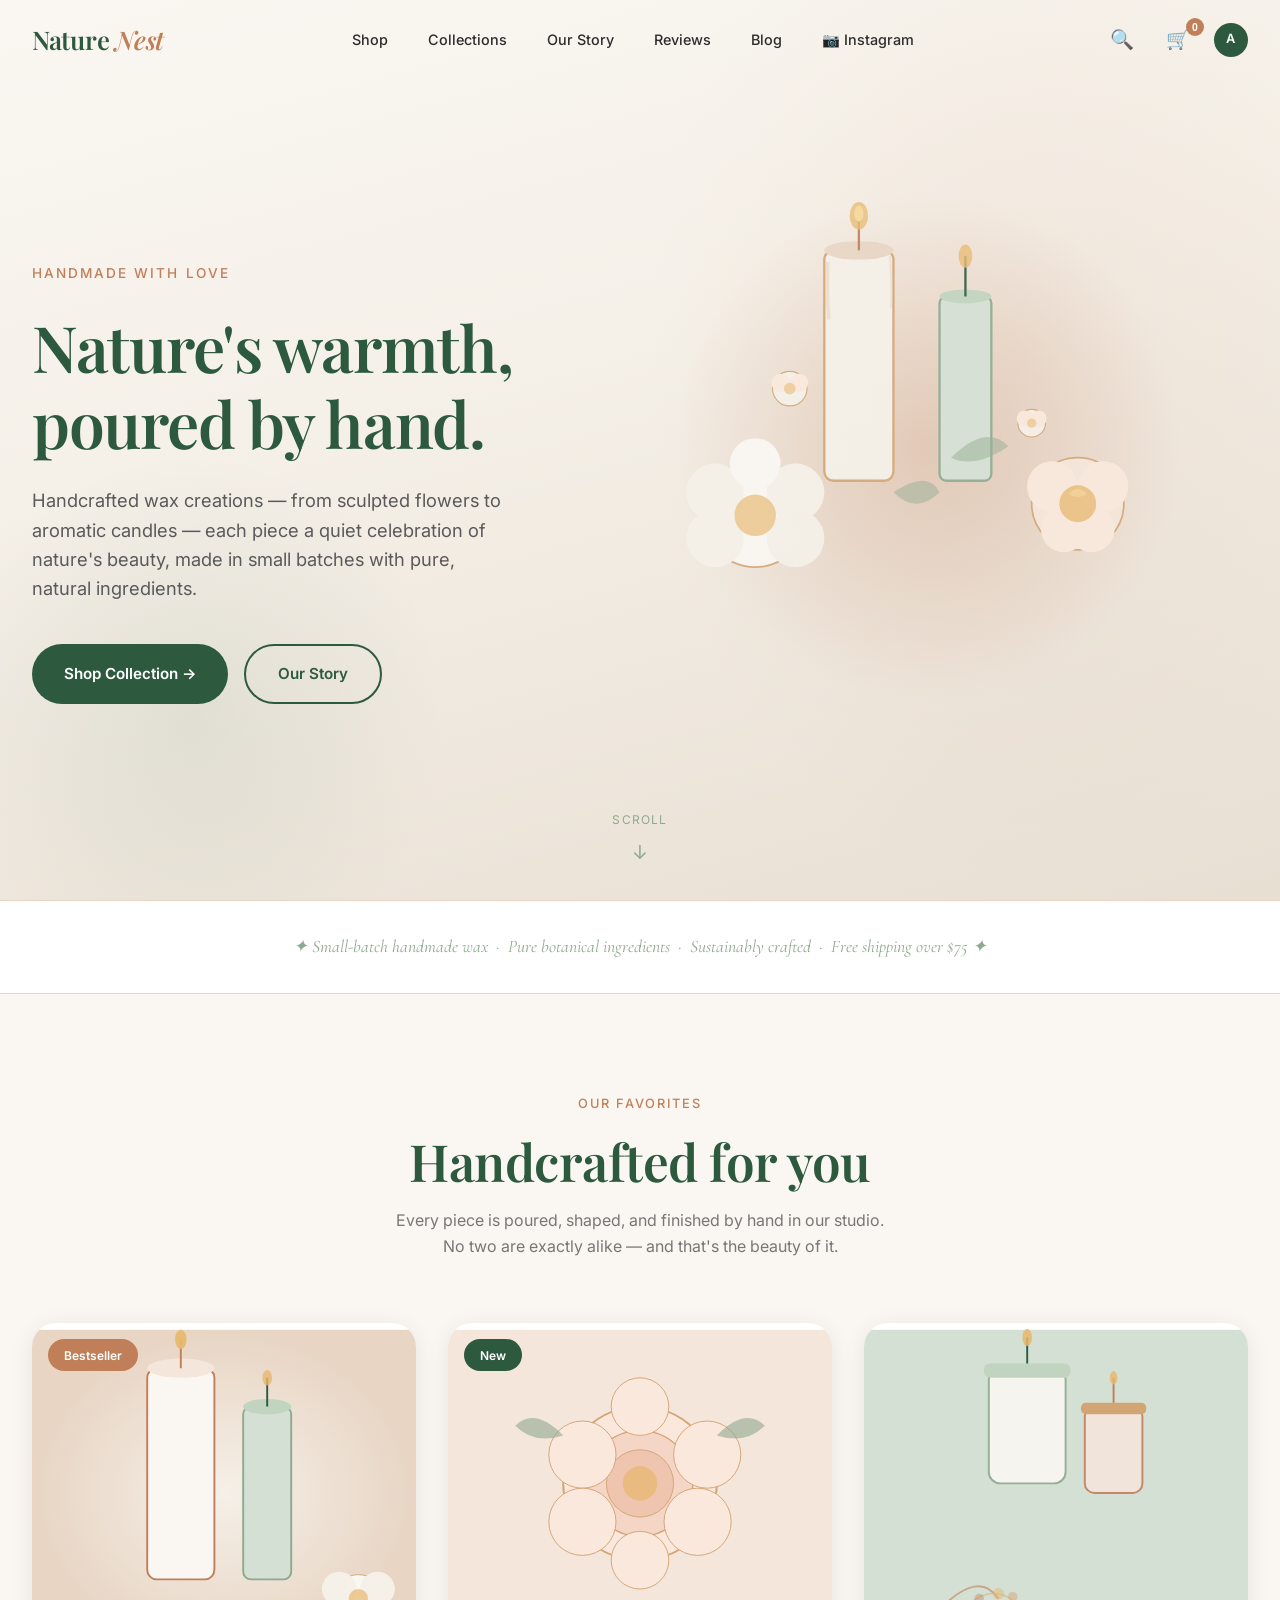
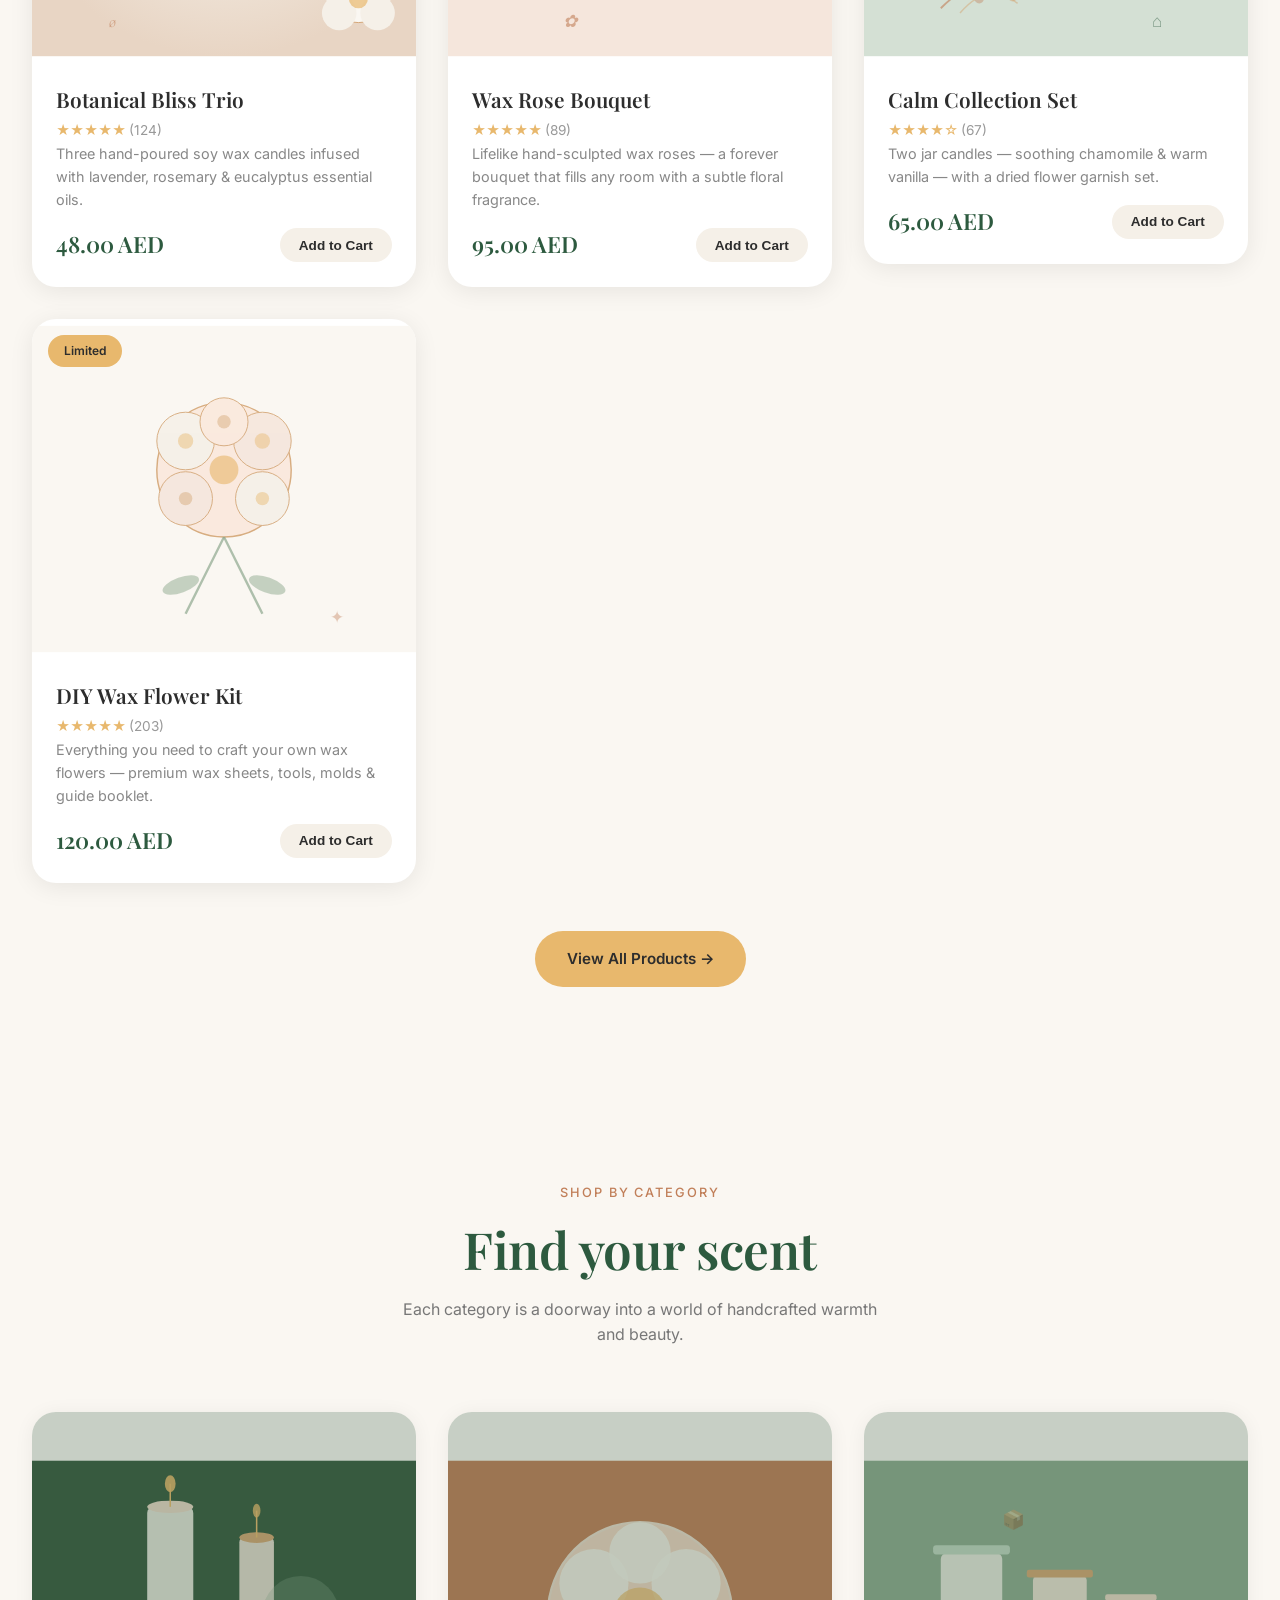
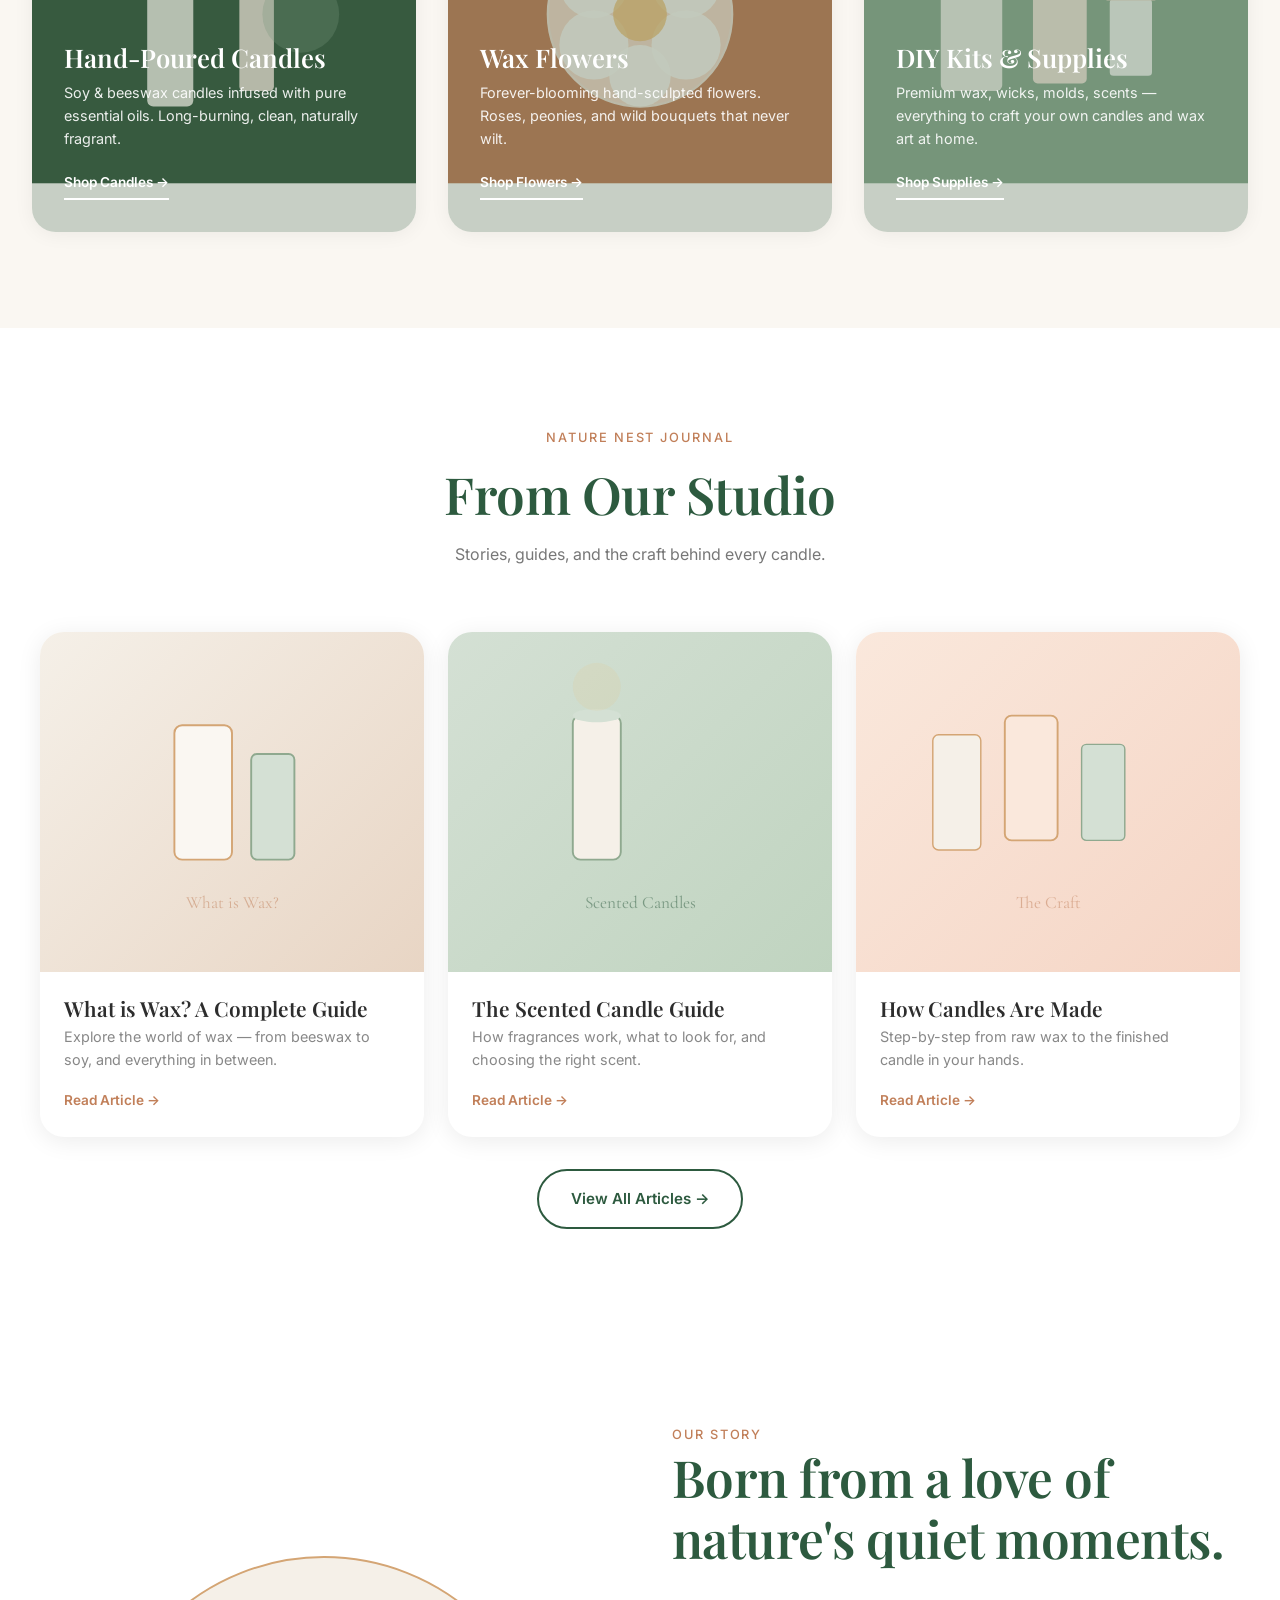
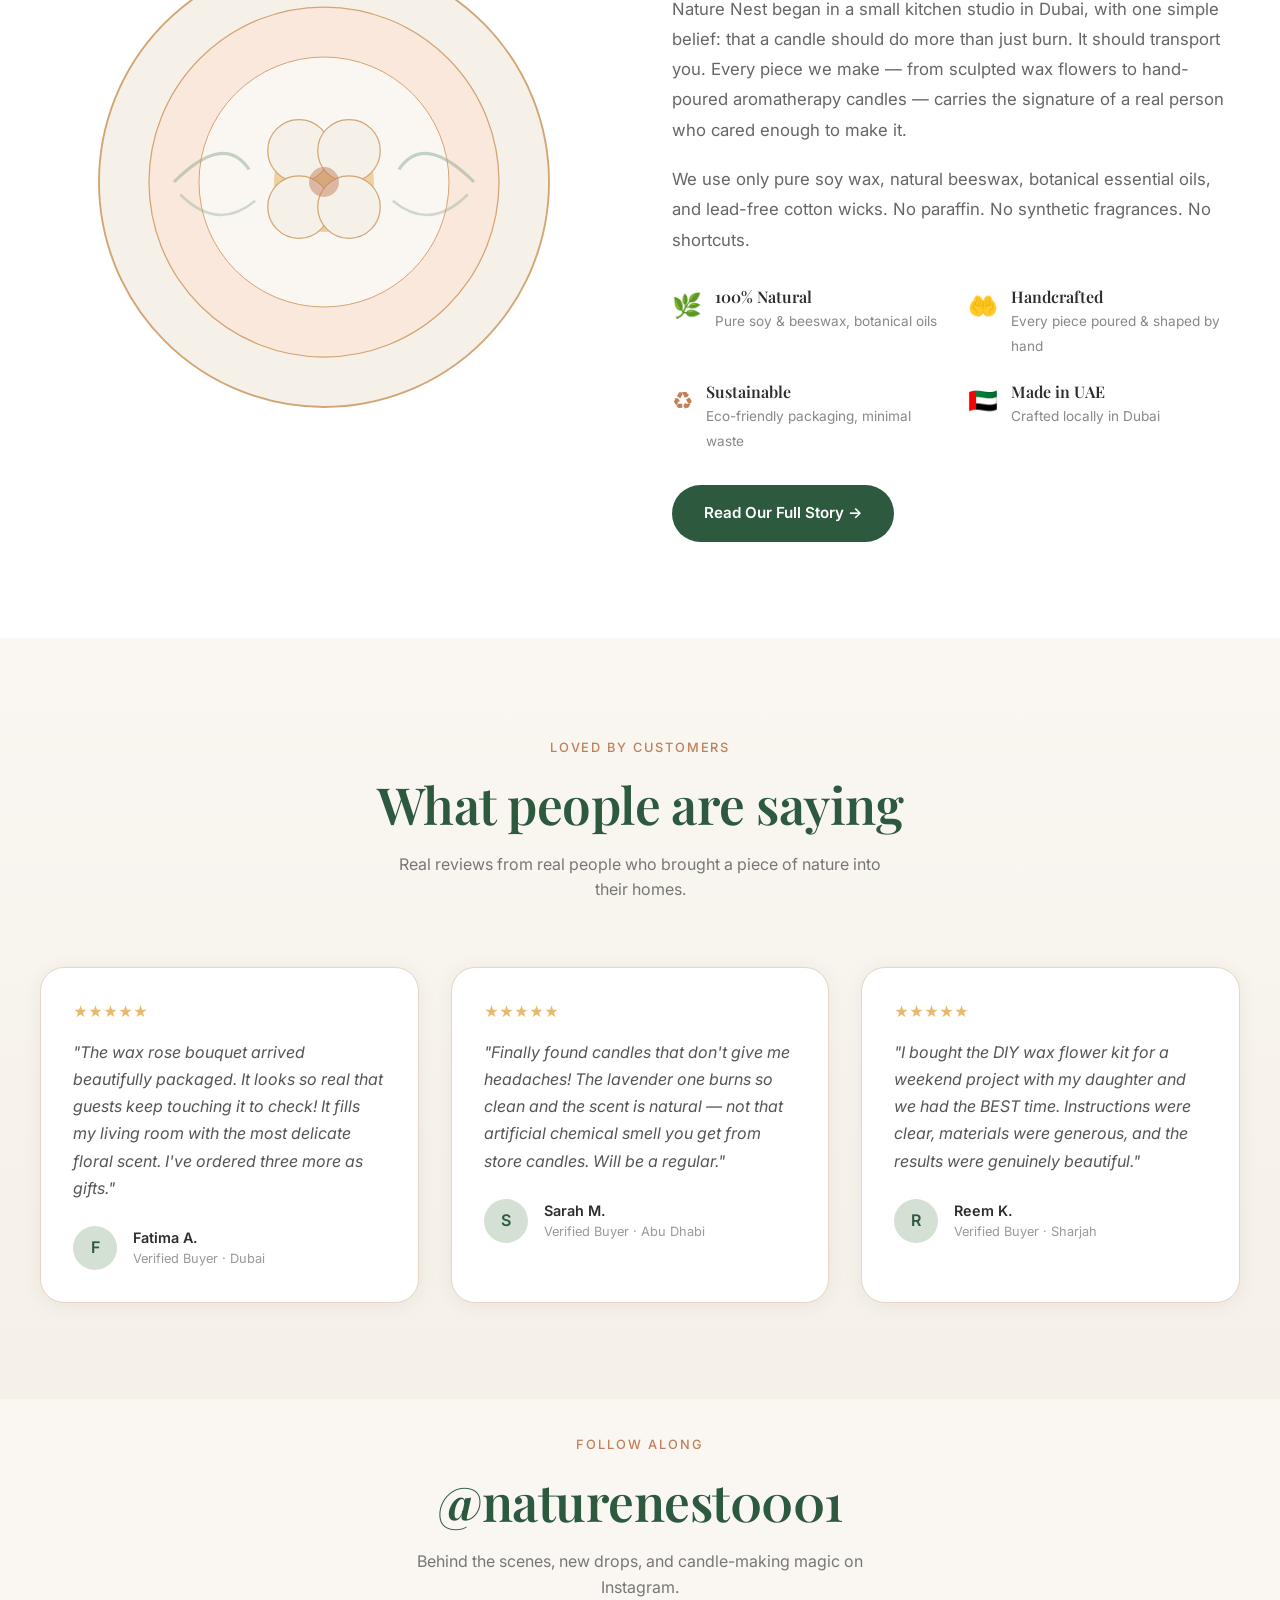
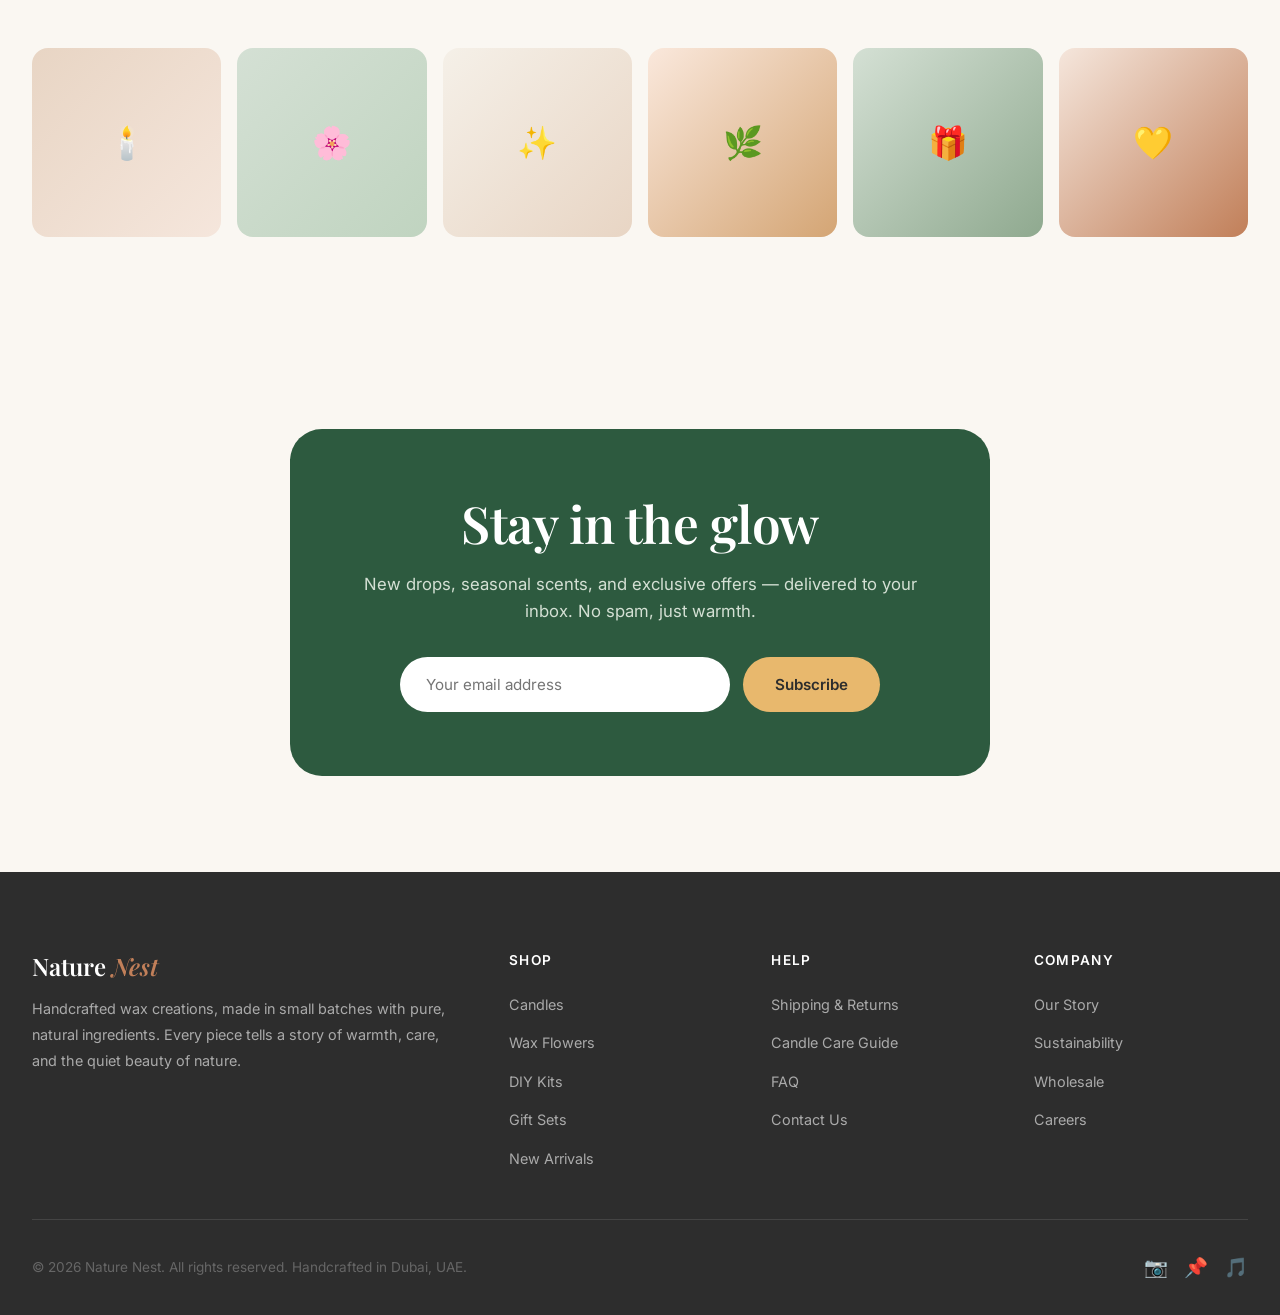
==== index.html @ dd3aacf4 "Nature Nest demo site — multi-page ecommerce preview with products, blog, and full design system" ====
<!DOCTYPE html>
<html lang="en">
<head>
<meta charset="UTF-8">
<meta name="viewport" content="width=device-width, initial-scale=1.0">
<title>Nature Nest — Handmade Wax & Candles</title>
<link rel="preconnect" href="https://fonts.googleapis.com">
<link rel="preconnect" href="https://fonts.gstatic.com" crossorigin>
<link href="https://fonts.googleapis.com/css2?family=Playfair+Display:ital,wght@0,400;0,500;0,600;0,700;1,400;1,500&family=Inter:wght@300;400;500;600&family=Cormorant+Garamond:ital,wght@0,400;0,500;0,600;1,400&display=swap" rel="stylesheet">
<style>
/* ========== RESET & BASE ========== */
*, *::before, *::after { box-sizing: border-box; margin: 0; padding: 0; }

:root {
  --green-deep: #2d5a3f;
  --green-sage: #8fa98f;
  --green-pale: #d4e0d4;
  --terracotta: #c17f59;
  --terracotta-light: #d4a574;
  --amber: #e8b86d;
  --cream: #faf7f2;
  --cream-warm: #f5f0e8;
  --beige: #e8d5c4;
  --charcoal: #2d2d2d;
  --white: #ffffff;
  --shadow-soft: 0 2px 20px rgba(0,0,0,0.06);
  --shadow-card: 0 4px 24px rgba(0,0,0,0.08);
  --shadow-hover: 0 8px 32px rgba(0,0,0,0.12);
  --radius-sm: 8px;
  --radius-md: 16px;
  --radius-lg: 24px;
  --radius-xl: 32px;
  --transition: 0.3s cubic-bezier(0.4, 0, 0.2, 1);
}

html { scroll-behavior: smooth; font-size: 16px; }
body {
  font-family: 'Inter', system-ui, sans-serif;
  color: var(--charcoal);
  background: var(--cream);
  line-height: 1.6;
  overflow-x: hidden;
  -webkit-font-smoothing: antialiased;
}

/* ========== TYPOGRAPHY ========== */
h1, h2, h3, h4 { font-family: 'Playfair Display', Georgia, serif; font-weight: 600; line-height: 1.2; }
h1 { font-size: clamp(2.5rem, 5vw, 4.5rem); letter-spacing: -0.02em; }
h2 { font-size: clamp(2rem, 4vw, 3.2rem); letter-spacing: -0.01em; }
h3 { font-size: clamp(1.3rem, 2.5vw, 1.8rem); }
.accent-text { font-family: 'Cormorant Garamond', 'Georgia', serif; font-style: italic; color: var(--terracotta); }

/* ========== NAVIGATION ========== */
.nav {
  position: fixed; top: 0; left: 0; right: 0; z-index: 1000;
  padding: 1.2rem 2rem;
  transition: var(--transition);
  display: flex; align-items: center; justify-content: space-between;
}
.nav.scrolled {
  background: rgba(250, 247, 242, 0.95);
  backdrop-filter: blur(20px);
  box-shadow: var(--shadow-soft);
  padding: 0.8rem 2rem;
}
.nav-brand { font-family: 'Playfair Display', serif; font-size: 1.6rem; font-weight: 600; color: var(--green-deep); text-decoration: none; letter-spacing: -0.01em; }
.nav-brand span { color: var(--terracotta); font-style: italic; }
.nav-links { display: flex; gap: 2.5rem; list-style: none; }
.nav-links a { text-decoration: none; color: var(--charcoal); font-size: 0.9rem; font-weight: 500; transition: var(--transition); position: relative; }
.nav-links a::after { content: ''; position: absolute; bottom: -4px; left: 0; width: 0; height: 2px; background: var(--terracotta); transition: var(--transition); }
.nav-links a:hover { color: var(--terracotta); }
.nav-links a:hover::after { width: 100%; }
.nav-actions { display: flex; gap: 1rem; align-items: center; }
.btn-icon { background: none; border: none; cursor: pointer; font-size: 1.2rem; padding: 0.5rem; color: var(--charcoal); transition: var(--transition); }
.btn-icon:hover { color: var(--terracotta); transform: scale(1.1); }
.cart-count { position: relative; }
.user-avatar { width: 34px; height: 34px; border-radius: 50%; background: var(--green-deep); color: var(--white); display: flex; align-items: center; justify-content: center; font-size: 0.8rem; font-weight: 600; cursor: pointer; transition: var(--transition); }
.user-avatar:hover { background: var(--terracotta); transform: scale(1.08); }
.cart-count::after { content: '0'; position: absolute; top: -2px; right: -6px; background: var(--terracotta); color: white; font-size: 0.65rem; font-weight: 600; width: 18px; height: 18px; border-radius: 50%; display: flex; align-items: center; justify-content: center; }

/* ========== HERO ========== */
.hero {
  min-height: 100vh; display: flex; align-items: center;
  background: linear-gradient(165deg, var(--cream) 0%, var(--cream-warm) 40%, #e8dfd3 100%);
  position: relative; overflow: hidden;
   padding: 8rem 2rem 4rem;
}
.hero::before {
  content: ''; position: absolute; top: -20%; right: -10%;
  width: 60%; height: 120%;
  background: radial-gradient(ellipse, rgba(193, 127, 89, 0.08) 0%, transparent 70%);
  border-radius: 50%;
}
.hero::after {
  content: ''; position: absolute; bottom: -10%; left: -5%;
  width: 40%; height: 60%;
  background: radial-gradient(ellipse, rgba(45, 90, 63, 0.08) 0%, transparent 70%);
  border-radius: 50%;
}
.hero-content { position: relative; z-index: 2; max-width: 600px; }
.hero-content .tag { display: inline-block; font-size: 0.85rem; font-weight: 500; color: var(--terracotta); letter-spacing: 0.15em; text-transform: uppercase; margin-bottom: 1.5rem; }
.hero-content h1 { margin-bottom: 1.5rem; color: var(--green-deep); }
.hero-content p { font-size: 1.15rem; color: #5a5a5a; margin-bottom: 2.5rem; max-width: 480px; }
.btn { display: inline-flex; align-items: center; gap: 0.5rem; padding: 1rem 2rem; border-radius: 50px; font-weight: 600; font-size: 0.95rem; text-decoration: none; transition: var(--transition); border: none; cursor: pointer; font-family: inherit; }
.btn-primary { background: var(--green-deep); color: var(--white); }
.btn-primary:hover { background: #234a34; transform: translateY(-2px); box-shadow: 0 8px 24px rgba(45, 90, 63, 0.3); }
.btn-outline { background: transparent; border: 2px solid var(--green-deep); color: var(--green-deep); }
.btn-outline:hover { background: var(--green-deep); color: var(--white); transform: translateY(-2px); }
.btn-amber { background: var(--amber); color: var(--charcoal); }
.btn-amber:hover { background: #d4a560; transform: translateY(-2px); box-shadow: 0 8px 24px rgba(232, 184, 109, 0.4); }
.hero-visual {
  position: absolute; right: 5%; top: 50%; transform: translateY(-50%);
  width: 45%; max-width: 600px; z-index: 1;
}
.hero-visual svg { width: 100%; height: auto; opacity: 0.9; }
.hero-scroll { position: absolute; bottom: 2rem; left: 50%; transform: translateX(-50%); z-index: 2; animation: float 2s ease-in-out infinite; }
.hero-scroll span { display: block; font-size: 0.75rem; text-transform: uppercase; letter-spacing: 0.1em; color: var(--green-sage); text-align: center; margin-bottom: 0.5rem; }
@keyframes float { 0%, 100% { transform: translateX(-50%) translateY(0); } 50% { transform: translateX(-50%) translateY(-8px); } }

/* ========== BRAND STRIP ========== */
.brand-strip {
  background: var(--white); padding: 2rem;
  text-align: center; border-top: 1px solid var(--beige);
  border-bottom: 1px solid var(--beige);
}
.brand-strip p { font-family: 'Cormorant Garamond', serif; font-size: 1.1rem; color: var(--green-sage); font-style: italic; }

/* ========== FEATURED PRODUCTS ========== */
.featured { padding: 6rem 2rem; max-width: 1400px; margin: 0 auto; }
.section-header { text-align: center; margin-bottom: 4rem; }
.section-header .tag { display: inline-block; font-size: 0.8rem; font-weight: 500; color: var(--terracotta); letter-spacing: 0.15em; text-transform: uppercase; margin-bottom: 1rem; }
.section-header h2 { color: var(--green-deep); margin-bottom: 1rem; }
.section-header p { color: #777; max-width: 500px; margin: 0 auto; }

.product-grid { display: grid; grid-template-columns: repeat(auto-fit, minmax(300px, 1fr)); gap: 2rem; }
.product-card {
  background: var(--white); border-radius: var(--radius-lg); overflow: hidden;
  box-shadow: var(--shadow-card); transition: var(--transition); cursor: pointer;
  position: relative;
}
.product-card:hover { transform: translateY(-8px); box-shadow: var(--shadow-hover); }
.product-img {
  height: 340px; overflow: hidden; position: relative;
  display: flex; align-items: center; justify-content: center;
}
.product-img svg { width: 100%; height: 100%; }
.product-badge { position: absolute; top: 1rem; left: 1rem; background: var(--terracotta); color: var(--white); font-size: 0.75rem; font-weight: 600; padding: 0.4rem 1rem; border-radius: 50px; }
.product-body { padding: 1.5rem; }
.product-body h3 { font-family: 'Playfair Display', serif; font-size: 1.3rem; color: var(--charcoal); margin-bottom: 0.3rem; }
.product-body .desc { color: #888; font-size: 0.9rem; margin-bottom: 1rem; }
.product-footer { display: flex; align-items: center; justify-content: space-between; }
.product-price { font-family: 'Playfair Display', serif; font-size: 1.4rem; font-weight: 600; color: var(--green-deep); }
.btn-add { background: var(--cream-warm); border: none; padding: 0.6rem 1.2rem; border-radius: 50px; font-size: 0.85rem; font-weight: 600; cursor: pointer; transition: var(--transition); color: var(--charcoal); }
.btn-add:hover { background: var(--green-deep); color: var(--white); }
.product-rating { color: var(--amber); font-size: 0.85rem; display: flex; gap: 0.2rem; margin-top: 0.5rem; }

/* ========== CATEGORY BANNERS ========== */
.categories { padding: 6rem 2rem; }
.categories-grid { display: grid; grid-template-columns: repeat(3, 1fr); gap: 2rem; max-width: 1400px; margin: 0 auto; }
.cat-card {
  border-radius: var(--radius-lg); overflow: hidden; position: relative;
  height: 420px; cursor: pointer; transition: var(--transition);
  box-shadow: var(--shadow-soft);
}
.cat-card:hover { transform: translateY(-6px); box-shadow: var(--shadow-hover); }
.cat-card:hover .cat-overlay { background: rgba(45, 90, 63, 0.45); }
.cat-card:hover .cat-content { transform: translateY(-8px); }
.cat-bg { position: absolute; inset: 0; display: flex; align-items: center; justify-content: center; }
.cat-bg svg { width: 100%; height: 100%; }
.cat-overlay { position: absolute; inset: 0; background: rgba(45, 90, 63, 0.25); transition: var(--transition); }
.cat-content { position: absolute; bottom: 0; left: 0; right: 0; padding: 2rem; color: var(--white); z-index: 2; transition: var(--transition); }
.cat-content h3 { font-size: 1.6rem; margin-bottom: 0.5rem; }
.cat-content p { font-size: 0.9rem; opacity: 0.9; margin-bottom: 1.2rem; }
.cat-link { display: inline-block; font-size: 0.85rem; font-weight: 600; border-bottom: 2px solid var(--white); padding-bottom: 4px; }

/* ========== ABOUT ========== */
.about { padding: 6rem 2rem; background: var(--white); }
.about-inner { max-width: 1200px; margin: 0 auto; display: grid; grid-template-columns: 1fr 1fr; gap: 4rem; align-items: center; }
.about-visual { display: flex; align-items: center; justify-content: center; }
.about-visual svg { width: 90%; max-width: 500px; }
.about-text h2 { color: var(--green-deep); margin-bottom: 1.5rem; }
.about-text p { color: #666; margin-bottom: 1.2rem; font-size: 1.05rem; line-height: 1.8; }
.about-features { display: grid; grid-template-columns: 1fr 1fr; gap: 1.5rem; margin: 2rem 0; }
.about-feature { display: flex; gap: 0.8rem; align-items: flex-start; }
.about-feature .icon { font-size: 1.5rem; color: var(--terracotta); }
.about-feature h4 { font-size: 1rem; font-weight: 600; margin-bottom: 0.2rem; }
.about-feature p { font-size: 0.85rem; color: #888; margin: 0; }

/* ========== TESTIMONIALS ========== */
.testimonials { padding: 6rem 2rem; background: linear-gradient(180deg, var(--cream) 0%, var(--cream-warm) 100%); }
.testimonials-grid { max-width: 1200px; margin: 0 auto; display: grid; grid-template-columns: repeat(auto-fit, minmax(340px, 1fr)); gap: 2rem; }
.testimonial-card {
  background: var(--white); border-radius: var(--radius-lg); padding: 2rem;
  box-shadow: var(--shadow-soft); transition: var(--transition);
  border: 1px solid var(--beige);
}
.testimonial-card:hover { box-shadow: var(--shadow-hover); }
.testimonial-stars { color: var(--amber); font-size: 0.9rem; margin-bottom: 1rem; }
.testimonial-text { font-style: italic; color: #555; margin-bottom: 1.5rem; line-height: 1.7; }
.testimonial-author { display: flex; align-items: center; gap: 1rem; }
.testimonial-author .avatar { width: 44px; height: 44px; border-radius: 50%; background: var(--green-pale); display: flex; align-items: center; justify-content: center; font-weight: 600; color: var(--green-deep); }
.testimonial-author .name { font-weight: 600; font-size: 0.9rem; }
.testimonial-author .role { color: #999; font-size: 0.8rem; }

/* ========== NEWSLETTER ========== */
.newsletter { padding: 6rem 2rem; }
.newsletter-inner { max-width: 700px; margin: 0 auto; text-align: center; background: var(--green-deep); border-radius: var(--radius-xl); padding: 4rem 3rem; color: var(--white); }
.newsletter-inner h2 { color: var(--white); margin-bottom: 1rem; }
.newsletter-inner p { color: var(--green-pale); margin-bottom: 2rem; font-size: 1.05rem; }
.newsletter-form { display: flex; gap: 0.8rem; max-width: 480px; margin: 0 auto; }
.newsletter-form input { flex: 1; padding: 1rem 1.5rem; border: 2px solid transparent; border-radius: 50px; font-size: 0.95rem; font-family: inherit; outline: none; transition: var(--transition); }
.newsletter-form input:focus { border-color: var(--amber); }
.newsletter-form button { padding: 1rem 2rem; background: var(--amber); color: var(--charcoal); border: none; border-radius: 50px; font-weight: 600; font-size: 0.95rem; cursor: pointer; transition: var(--transition); font-family: inherit; }
.newsletter-form button:hover { background: #d4a560; transform: translateY(-2px); }

/* ========== INSTAGRAM FEED ========== */
.insta-feed { padding: 2rem 2rem 6rem; text-align: center; }
.insta-feed .section-header { margin-bottom: 3rem; }
.insta-grid { display: grid; grid-template-columns: repeat(6, 1fr); gap: 1rem; max-width: 1400px; margin: 0 auto; }
.insta-item { aspect-ratio: 1; border-radius: var(--radius-md); overflow: hidden; position: relative; cursor: pointer; transition: var(--transition); }
.insta-item:hover { transform: scale(1.03); }
.insta-item:hover .insta-overlay { opacity: 1; }
.insta-overlay { position: absolute; inset: 0; background: rgba(45, 90, 63, 0.6); display: flex; align-items: center; justify-content: center; opacity: 0; transition: var(--transition); }
.insta-overlay span { color: white; font-size: 2rem; }

/* ========== FOOTER ========== */
.footer { background: var(--charcoal); color: var(--cream); padding: 5rem 2rem 2rem; }
.footer-grid { max-width: 1400px; margin: 0 auto; display: grid; grid-template-columns: 2fr 1fr 1fr 1fr; gap: 3rem; margin-bottom: 3rem; }
.footer-brand h3 { color: var(--white); font-size: 1.5rem; margin-bottom: 1rem; font-family: 'Playfair Display', serif; }
.footer-brand h3 span { color: var(--terracotta); font-style: italic; }
.footer-brand p { color: #aaa; font-size: 0.9rem; line-height: 1.8; }
.footer-col h4 { color: var(--white); font-size: 0.85rem; text-transform: uppercase; letter-spacing: 0.1em; margin-bottom: 1.5rem; font-family: 'Inter', sans-serif; }
.footer-col ul { list-style: none; display: flex; flex-direction: column; gap: 0.8rem; }
.footer-col a { color: #aaa; text-decoration: none; font-size: 0.9rem; transition: var(--transition); }
.footer-col a:hover { color: var(--terracotta); }
.footer-bottom { max-width: 1400px; margin: 0 auto; padding-top: 2rem; border-top: 1px solid #444; display: flex; justify-content: space-between; align-items: center; }
.footer-bottom p { color: #666; font-size: 0.85rem; }
.footer-social { display: flex; gap: 1rem; }
.footer-social a { color: #666; font-size: 1.2rem; transition: var(--transition); text-decoration: none; }
.footer-social a:hover { color: var(--terracotta); }

/* ========== RESPONSIVE ========== */
@media (max-width: 768px) {
  .nav-links { display: none; }
  .hero { padding: 6rem 1.5rem 4rem; flex-direction: column; text-align: center; }
  .hero-content p { max-width: 100%; }
  .hero-visual { position: relative; right: auto; top: auto; transform: none; width: 80%; margin: 2rem auto 0; }
  .categories-grid { grid-template-columns: 1fr; }
  .about-inner { grid-template-columns: 1fr; }
  .insta-grid { grid-template-columns: repeat(3, 1fr); }
  .footer-grid { grid-template-columns: 1fr 1fr; }
  .newsletter-form { flex-direction: column; }
  .newsletter-inner { padding: 2.5rem 1.5rem; }
}

/* ========== ANIMATIONS ========== */
.fade-in { opacity: 0; transform: translateY(30px); transition: opacity 0.8s ease, transform 0.8s ease; }
.fade-in.visible { opacity: 1; transform: translateY(0); }

/* ========== TOAST ========== */
.toast {
  position: fixed; bottom: 2rem; right: 2rem;
  background: var(--green-deep); color: white;
  padding: 1rem 2rem; border-radius: 50px;
  font-weight: 500; box-shadow: var(--shadow-hover);
  z-index: 2000; opacity: 0; transform: translateY(20px);
  transition: opacity 0.3s, transform 0.3s;
  pointer-events: none;
}
.toast.show { opacity: 1; transform: translateY(0); }
</style>
</head>
<body>

<!-- ========== NAVIGATION ========== -->
<nav class="nav" id="nav">
  <a href="#" class="nav-brand">Nature <span>Nest</span></a>
  <ul class="nav-links">
    <li><a href="#featured">Shop</a></li>
    <li><a href="#collections">Collections</a></li>
    <li><a href="#about">Our Story</a></li>
    <li><a href="#reviews">Reviews</a></li>
    <li><a href="blog/what-is-wax.html">Blog</a></li>
    <li><a href="https://www.instagram.com/naturenest0001" target="_blank" rel="noopener">📷 Instagram</a></li>
  </ul>
  <div class="nav-actions">
    <button class="btn-icon" title="Search">🔍</button>
    <button class="btn-icon cart-count" title="Cart" onclick="showToast('Cart coming soon!')">🛒</button>
    <div class="user-avatar" title="Demo user — logged in">A</div>
  </div>
</nav>

<!-- ========== HERO ========== -->
<section class="hero" id="home">
  <div class="hero-content fade-in">
    <span class="tag">Handmade with love</span>
    <h1>Nature's warmth,<br>poured by hand.</h1>
    <p>Handcrafted wax creations — from sculpted flowers to aromatic candles — each piece a quiet celebration of nature's beauty, made in small batches with pure, natural ingredients.</p>
    <div style="display:flex;gap:1rem;flex-wrap:wrap;">
      <a href="#featured" class="btn btn-primary">Shop Collection →</a>
      <a href="#about" class="btn btn-outline">Our Story</a>
    </div>
  </div>

  <div class="hero-visual">
    <svg viewBox="0 0 500 500" xmlns="http://www.w3.org/2000/svg">
      <defs>
        <radialGradient id="glow1" cx="50%" cy="50%">
          <stop offset="0%" stop-color="#c17f59" stop-opacity="0.3"/>
          <stop offset="100%" stop-color="#c17f59" stop-opacity="0"/>
        </radialGradient>
      </defs>
      <circle cx="250" cy="250" r="220" fill="url(#glow1)"/>
      <!-- Candle 1 -->
      <rect x="160" y="80" width="60" height="200" rx="8" fill="#f5f0e8" stroke="#d4a574" stroke-width="2"/>
      <ellipse cx="190" cy="80" rx="30" ry="8" fill="#e8d5c4"/>
      <line x1="190" y1="80" x2="190" y2="50" stroke="#c17f59" stroke-width="2"/>
      <ellipse cx="190" cy="50" rx="8" ry="12" fill="#e8b86d" opacity="0.8"/>
      <ellipse cx="190" cy="48" rx="4" ry="7" fill="#f5d89a"/>
      <!-- Drips -->
      <path d="M163 90 Q162 120 164 140" fill="none" stroke="#e8d5c4" stroke-width="3" opacity="0.7"/>
      <path d="M217 85 Q219 110 218 130" fill="none" stroke="#e8d5c4" stroke-width="2" opacity="0.5"/>

      <!-- Candle 2 -->
      <rect x="260" y="120" width="45" height="160" rx="6" fill="#d4e0d4" stroke="#8fa98f" stroke-width="2"/>
      <ellipse cx="282.5" cy="120" rx="22.5" ry="6" fill="#c0d4c0"/>
      <line x1="282.5" y1="120" x2="282.5" y2="85" stroke="#2d5a3f" stroke-width="2"/>
      <ellipse cx="282.5" cy="85" rx="6" ry="10" fill="#e8b86d" opacity="0.8"/>

      <!-- Wax Flower -->
      <g transform="translate(100, 310)">
        <circle cx="0" cy="0" r="45" fill="#faf7f2" stroke="#d4a574" stroke-width="1.5"/>
        <circle cx="35" cy="-20" r="25" fill="#f5f0e8"/>
        <circle cx="-35" cy="-20" r="25" fill="#f5f0e8"/>
        <circle cx="0" cy="-45" r="22" fill="#faf7f2"/>
        <circle cx="35" cy="20" r="25" fill="#f5f0e8"/>
        <circle cx="-35" cy="20" r="25" fill="#f5f0e8"/>
        <circle cx="0" cy="0" r="18" fill="#e8b86d" opacity="0.7"/>
      </g>

      <!-- Rose wax flower -->
      <g transform="translate(380, 300)">
        <circle cx="0" cy="0" r="40" fill="#f5e6dc" stroke="#d4a574" stroke-width="1.5"/>
        <circle cx="22" cy="-15" r="22" fill="#fae8dc"/>
        <circle cx="-22" cy="-15" r="22" fill="#fae8dc"/>
        <circle cx="12" cy="22" r="20" fill="#fae8dc"/>
        <circle cx="-12" cy="22" r="20" fill="#fae8dc"/>
        <circle cx="0" cy="0" r="16" fill="#e8b86d" opacity="0.8"/>
        <!-- Petal inner swirls -->
        <path d="M-8,-8 Q0,-18 8,-8 Q0,-4 -8,-8" fill="#f5d89a" opacity="0.6"/>
      </g>

      <!-- Small buds -->
      <g transform="translate(130, 200)">
        <circle cx="0" cy="0" r="15" fill="#f5f0e8" stroke="#d4a574" stroke-width="1"/>
        <circle cx="8" cy="-5" r="8" fill="#fae8dc"/>
        <circle cx="-8" cy="-5" r="8" fill="#fae8dc"/>
        <circle cx="0" cy="0" r="5" fill="#e8b86d" opacity="0.6"/>
      </g>

      <g transform="translate(340, 230)">
        <circle cx="0" cy="0" r="12" fill="#f5f0e8" stroke="#d4a574" stroke-width="1"/>
        <circle cx="6" cy="-4" r="7" fill="#fae8dc"/>
        <circle cx="-6" cy="-4" r="7" fill="#fae8dc"/>
        <circle cx="0" cy="0" r="4" fill="#e8b86d" opacity="0.6"/>
      </g>

      <!-- Leaves -->
      <path d="M270 260 Q300 230 320 250 Q290 270 270 260" fill="#8fa98f" opacity="0.5"/>
      <path d="M220 290 Q250 270 260 290 Q240 310 220 290" fill="#8fa98f" opacity="0.5"/>
    </svg>
  </div>

  <div class="hero-scroll"><span>Scroll</span><div style="font-size:1.2rem;color:var(--green-sage);text-align:center;">↓</div></div>
</section>

<!-- ========== BRAND STRIP ========== -->
<div class="brand-strip">
  <p>✦ Small-batch handmade wax &nbsp;·&nbsp; Pure botanical ingredients &nbsp;·&nbsp; Sustainably crafted &nbsp;·&nbsp; Free shipping over $75 ✦</p>
</div>

<!-- ========== FEATURED PRODUCTS ========== -->
<section class="featured" id="featured">
  <div class="section-header fade-in">
    <span class="tag">Our Favorites</span>
    <h2>Handcrafted for you</h2>
    <p>Every piece is poured, shaped, and finished by hand in our studio. No two are exactly alike — and that's the beauty of it.</p>
  </div>

  <div class="product-grid">
    <!-- Product 1 -->
    <a href="products/botanical-bliss-trio.html" style="text-decoration:none;color:inherit;display:block;"><div class="product-card fade-in">
      <div class="product-img">
        <svg viewBox="0 0 400 340" xmlns="http://www.w3.org/2000/svg">
          <defs><radialGradient id="bg1" cx="50%" cy="50%"><stop offset="0%" stop-color="#f5f0e8"/><stop offset="100%" stop-color="#e8d5c4"/></radialGradient></defs>
          <rect width="400" height="340" fill="url(#bg1)"/>
          <!-- Large candle -->
          <rect x="120" y="40" width="70" height="220" rx="10" fill="#faf7f2" stroke="#c17f59" stroke-width="2"/>
          <ellipse cx="155" cy="40" rx="35" ry="10" fill="#f5e6dc"/>
          <line x1="155" y1="40" x2="155" y2="10" stroke="#c17f59" stroke-width="2"/>
          <ellipse cx="155" cy="10" rx="6" ry="10" fill="#e8b86d" opacity="0.9"/>
          <!-- Side candle -->
          <rect x="220" y="80" width="50" height="180" rx="8" fill="#d4e0d4" stroke="#8fa98f" stroke-width="2"/>
          <ellipse cx="245" cy="80" rx="25" ry="8" fill="#c0d4c0"/>
          <line x1="245" y1="80" x2="245" y2="50" stroke="#2d5a3f" stroke-width="2"/>
          <ellipse cx="245" cy="50" rx="5" ry="8" fill="#e8b86d" opacity="0.8"/>
          <!-- Wax flower -->
          <g transform="translate(340, 290)">
            <circle cx="0" cy="-10" r="25" fill="#faf7f2" stroke="#d4a574" stroke-width="1"/>
            <circle cx="20" cy="-20" r="18" fill="#f5f0e8"/>
            <circle cx="-20" cy="-20" r="18" fill="#f5f0e8"/>
            <circle cx="20" cy="5" r="18" fill="#f5f0e8"/>
            <circle cx="-20" cy="5" r="18" fill="#f5f0e8"/>
            <circle cx="0" cy="-10" r="10" fill="#e8b86d" opacity="0.7"/>
          </g>
          <text x="80" y="310" font-family="'Cormorant Garamond',serif" font-size="18" font-style="italic" fill="#c17f59" opacity="0.6">ø</text>
        </svg>
        <span class="product-badge">Bestseller</span>
      </div>
      <div class="product-body">
        <h3>Botanical Bliss Trio</h3>
        <div class="product-rating">★★★★★ <span style="color:#999;font-weight:400;">(124)</span></div>
        <p class="desc">Three hand-poured soy wax candles infused with lavender, rosemary & eucalyptus essential oils.</p>
        <div class="product-footer">
          <span class="product-price">48.00 AED</span>
          <button class="btn-add" onclick="event.preventDefault();showToast('Added Botanical Bliss Trio to cart!')">Add to Cart</button>
        </div>
      </div>
    </div></a>

    <!-- Product 2 -->
    <a href="products/wax-rose-bouquet.html" style="text-decoration:none;color:inherit;display:block;"><div class="product-card fade-in">
      <div class="product-img">
        <svg viewBox="0 0 400 340" xmlns="http://www.w3.org/2000/svg">
          <rect width="400" height="340" fill="#f5e6dc"/>
          <!-- Rose center -->
          <circle cx="200" cy="160" r="80" fill="#fae8dc" stroke="#d4a574" stroke-width="2"/>
          <circle cx="200" cy="160" r="55" fill="#f5d5c5" stroke="#d4a574" stroke-width="1.5"/>
          <circle cx="200" cy="160" r="35" fill="#f0c5b0" stroke="#d4a574" stroke-width="1"/>
          <circle cx="200" cy="160" r="18" fill="#e8b86d" opacity="0.7"/>
          <!-- Petals radiating -->
          <circle cx="270" cy="130" r="35" fill="#fae8dc" stroke="#d4a574" stroke-width="1"/>
          <circle cx="260" cy="200" r="35" fill="#fae8dc" stroke="#d4a574" stroke-width="1"/>
          <circle cx="140" cy="130" r="35" fill="#fae8dc" stroke="#d4a574" stroke-width="1"/>
          <circle cx="140" cy="200" r="35" fill="#fae8dc" stroke="#d4a574" stroke-width="1"/>
          <circle cx="200" cy="80" r="30" fill="#fae8dc" stroke="#d4a574" stroke-width="1"/>
          <circle cx="200" cy="240" r="30" fill="#fae8dc" stroke="#d4a574" stroke-width="1"/>
          <!-- Leaves -->
          <path d="M120 110 Q90 80 70 100 Q90 120 120 110" fill="#8fa98f" opacity="0.6"/>
          <path d="M280 110 Q310 80 330 100 Q310 120 280 110" fill="#8fa98f" opacity="0.6"/>
          <text x="120" y="310" font-family="'Cormorant Garamond',serif" font-size="18" font-style="italic" fill="#c17f59" opacity="0.6">✿</text>
        </svg>
        <span class="product-badge" style="background:var(--green-deep);">New</span>
      </div>
      <div class="product-body">
        <h3>Wax Rose Bouquet</h3>
        <div class="product-rating">★★★★★ <span style="color:#999;font-weight:400;">(89)</span></div>
        <p class="desc">Lifelike hand-sculpted wax roses — a forever bouquet that fills any room with a subtle floral fragrance.</p>
        <div class="product-footer">
          <span class="product-price">95.00 AED</span>
          <button class="btn-add" onclick="event.preventDefault();showToast('Added Wax Rose Bouquet to cart!')">Add to Cart</button>
        </div>
      </div>
    </div></a>

    <!-- Product 3 -->
    <a href="products/calm-collection-set.html" style="text-decoration:none;color:inherit;display:block;"><div class="product-card fade-in">
      <div class="product-img">
        <svg viewBox="0 0 400 340" xmlns="http://www.w3.org/2000/svg">
          <rect width="400" height="340" fill="#d4e0d4"/>
          <!-- Candle jar -->
          <rect x="130" y="40" width="80" height="120" rx="12" fill="#faf7f2" opacity="0.9" stroke="#8fa98f" stroke-width="2"/>
          <rect x="125" y="35" width="90" height="15" rx="6" fill="#c0d4c0"/>
          <line x1="170" y1="35" x2="170" y2="8" stroke="#2d5a3f" stroke-width="2"/>
          <ellipse cx="170" cy="8" rx="5" ry="9" fill="#e8b86d" opacity="0.85"/>
          <!-- Second jar -->
          <rect x="230" y="80" width="60" height="90" rx="10" fill="#f5e6dc" opacity="0.9" stroke="#c17f59" stroke-width="2"/>
          <rect x="226" y="76" width="68" height="12" rx="5" fill="#d4a574"/>
          <line x1="260" y1="76" x2="260" y2="50" stroke="#c17f59" stroke-width="2"/>
          <ellipse cx="260" cy="50" rx="4" ry="7" fill="#e8b86d" opacity="0.8"/>
          <!-- Dried flowers -->
          <path d="M80 290 Q120 250 140 280" fill="none" stroke="#c17f59" stroke-width="2" opacity="0.6"/>
          <path d="M100 295 Q130 260 160 285" fill="none" stroke="#d4a574" stroke-width="1.5" opacity="0.5"/>
          <circle cx="140" cy="275" r="6" fill="#e8b86d" opacity="0.5"/>
          <circle cx="155" cy="278" r="5" fill="#d4a574" opacity="0.5"/>
          <circle cx="120" cy="280" r="5" fill="#c17f59" opacity="0.4"/>
          <text x="300" y="310" font-family="'Cormorant Garamond',serif" font-size="18" font-style="italic" fill="#2d5a3f" opacity="0.5">⌂</text>
        </svg>
      </div>
      <div class="product-body">
        <h3>Calm Collection Set</h3>
        <div class="product-rating">★★★★☆ <span style="color:#999;font-weight:400;">(67)</span></div>
        <p class="desc">Two jar candles — soothing chamomile & warm vanilla — with a dried flower garnish set.</p>
        <div class="product-footer">
          <span class="product-price">65.00 AED</span>
          <button class="btn-add" onclick="event.preventDefault();showToast('Added Calm Collection to cart!')">Add to Cart</button>
        </div>
      </div>
    </div></a>

    <!-- Product 4 -->
    <a href="products/diy-wax-flower-kit.html" style="text-decoration:none;color:inherit;display:block;"><div class="product-card fade-in">
      <div class="product-img">
        <svg viewBox="0 0 400 340" xmlns="http://www.w3.org/2000/svg">
          <rect width="400" height="340" fill="#faf7f2"/>
          <!-- Wax flower arrangement - multiple small flowers -->
          <g opacity="0.9">
            <circle cx="200" cy="150" r="70" fill="#fae8dc" stroke="#d4a574" stroke-width="1.5"/>
            <circle cx="160" cy="120" r="30" fill="#f5f0e8" stroke="#d4a574" stroke-width="1"/>
            <circle cx="240" cy="120" r="30" fill="#f5e6dc" stroke="#d4a574" stroke-width="1"/>
            <circle cx="160" cy="180" r="28" fill="#f5e6dc" stroke="#d4a574" stroke-width="1"/>
            <circle cx="240" cy="180" r="28" fill="#f5f0e8" stroke="#d4a574" stroke-width="1"/>
            <circle cx="200" cy="100" r="25" fill="#fae8dc" stroke="#d4a574" stroke-width="1"/>
            <!-- Centers -->
            <circle cx="200" cy="150" r="15" fill="#e8b86d" opacity="0.7"/>
            <circle cx="160" cy="120" r="8" fill="#e8b86d" opacity="0.5"/>
            <circle cx="240" cy="120" r="8" fill="#e8b86d" opacity="0.5"/>
            <circle cx="160" cy="180" r="7" fill="#d4a574" opacity="0.5"/>
            <circle cx="240" cy="180" r="7" fill="#e8b86d" opacity="0.5"/>
            <circle cx="200" cy="100" r="7" fill="#d4a574" opacity="0.5"/>
          </g>
          <!-- Leaves / stems -->
          <path d="M200 220 Q180 260 160 300" fill="none" stroke="#8fa98f" stroke-width="2.5" opacity="0.7"/>
          <path d="M200 220 Q220 260 240 300" fill="none" stroke="#8fa98f" stroke-width="2.5" opacity="0.7"/>
          <ellipse cx="155" cy="270" rx="20" ry="8" fill="#8fa98f" opacity="0.5" transform="rotate(-20,155,270)"/>
          <ellipse cx="245" cy="270" rx="20" ry="8" fill="#8fa98f" opacity="0.5" transform="rotate(20,245,270)"/>
          <text x="310" y="310" font-family="'Cormorant Garamond',serif" font-size="18" fill="#c17f59" opacity="0.4">✦</text>
        </svg>
        <span class="product-badge" style="background:var(--amber);color:var(--charcoal);">Limited</span>
      </div>
      <div class="product-body">
        <h3>DIY Wax Flower Kit</h3>
        <div class="product-rating">★★★★★ <span style="color:#999;font-weight:400;">(203)</span></div>
        <p class="desc">Everything you need to craft your own wax flowers — premium wax sheets, tools, molds & guide booklet.</p>
        <div class="product-footer">
          <span class="product-price">120.00 AED</span>
          <button class="btn-add" onclick="event.preventDefault();showToast('Added DIY Kit to cart!')">Add to Cart</button>
        </div>
      </div>
    </div></a>
  </div>

  <div style="text-align:center;margin-top:3rem;">
    <a href="#" class="btn btn-amber" onclick="showToast('Full catalog coming soon!');return false;">View All Products →</a>
  </div>
</section>

<!-- ========== CATEGORY BANNERS ========== -->
<section class="categories" id="collections">
  <div class="section-header fade-in">
    <span class="tag">Shop by Category</span>
    <h2>Find your scent</h2>
    <p>Each category is a doorway into a world of handcrafted warmth and beauty.</p>
  </div>

  <div class="categories-grid">
    <!-- Candles -->
    <div class="cat-card fade-in">
      <div class="cat-bg">
        <svg viewBox="0 0 500 420" xmlns="http://www.w3.org/2000/svg">
          <rect width="500" height="420" fill="#3a5a40"/>
          <rect x="150" y="60" width="60" height="260" rx="8" fill="#f5f0e8" opacity="0.9"/>
          <ellipse cx="180" cy="60" rx="30" ry="8" fill="#e8d5c4"/>
          <line x1="180" y1="60" x2="180" y2="30" stroke="#e8b86d" stroke-width="2"/>
          <ellipse cx="180" cy="30" rx="7" ry="11" fill="#e8b86d" opacity="0.9"/>
          <rect x="270" y="100" width="45" height="200" rx="6" fill="#f5e6dc" opacity="0.9"/>
          <ellipse cx="292.5" cy="100" rx="22.5" ry="7" fill="#d4a574"/>
          <line x1="292.5" y1="100" x2="292.5" y2="65" stroke="#e8b86d" stroke-width="2"/>
          <ellipse cx="292.5" cy="65" rx="5" ry="9" fill="#e8b86d" opacity="0.8"/>
          <circle cx="350" cy="200" r="50" fill="#8fa98f" opacity="0.3"/>
        </svg>
      </div>
      <div class="cat-overlay"></div>
      <div class="cat-content">
        <h3>Hand-Poured Candles</h3>
        <p>Soy & beeswax candles infused with pure essential oils. Long-burning, clean, naturally fragrant.</p>
        <a href="products/botanical-bliss-trio.html" style="color:white;"><span class="cat-link">Shop Candles →</span></a>
      </div>
    </div>

    <!-- Wax Flowers -->
    <div class="cat-card fade-in">
      <div class="cat-bg">
        <svg viewBox="0 0 500 420" xmlns="http://www.w3.org/2000/svg">
          <rect width="500" height="420" fill="#c17f59"/>
          <circle cx="250" cy="200" r="120" fill="#fae8dc" opacity="0.8" stroke="#f5f0e8" stroke-width="3"/>
          <circle cx="190" cy="160" r="45" fill="#f5f0e8" opacity="0.85"/>
          <circle cx="310" cy="160" r="45" fill="#f5f0e8" opacity="0.85"/>
          <circle cx="190" cy="240" r="45" fill="#f5f0e8" opacity="0.85"/>
          <circle cx="310" cy="240" r="45" fill="#f5f0e8" opacity="0.85"/>
          <circle cx="250" cy="200" r="35" fill="#e8b86d" opacity="0.7"/>
          <circle cx="250" cy="120" r="40" fill="#f5f0e8" opacity="0.85"/>
          <circle cx="250" cy="280" r="40" fill="#f5f0e8" opacity="0.85"/>
        </svg>
      </div>
      <div class="cat-overlay"></div>
      <div class="cat-content">
        <h3>Wax Flowers</h3>
        <p>Forever-blooming hand-sculpted flowers. Roses, peonies, and wild bouquets that never wilt.</p>
        <a href="products/wax-rose-bouquet.html" style="color:white;"><span class="cat-link">Shop Flowers →</span></a>
      </div>
    </div>

    <!-- DIY & Supplies -->
    <div class="cat-card fade-in">
      <div class="cat-bg">
        <svg viewBox="0 0 500 420" xmlns="http://www.w3.org/2000/svg">
          <rect width="500" height="420" fill="#8fa98f"/>
          <rect x="100" y="120" width="80" height="180" rx="8" fill="#f5f0e8" opacity="0.85"/>
          <rect x="90" y="110" width="100" height="12" rx="4" fill="#c0d4c0"/>
          <rect x="220" y="150" width="70" height="140" rx="6" fill="#fae8dc" opacity="0.85"/>
          <rect x="212" y="142" width="86" height="10" rx="3" fill="#d4a574"/>
          <rect x="320" y="180" width="55" height="100" rx="5" fill="#faf7f2" opacity="0.85"/>
          <rect x="314" y="174" width="67" height="8" rx="3" fill="#e8d5c4"/>
          <text x="180" y="85" font-family="'Cormorant Garamond',serif" font-size="24" fill="#d4a574" opacity="0.5">📦</text>
        </svg>
      </div>
      <div class="cat-overlay"></div>
      <div class="cat-content">
        <h3>DIY Kits &amp; Supplies</h3>
        <p>Premium wax, wicks, molds, scents — everything to craft your own candles and wax art at home.</p>
        <a href="products/diy-wax-flower-kit.html" style="color:white;"><span class="cat-link">Shop Supplies →</span></a>
      </div>
    </div>
  </div>
</section>

<!-- ========== BLOG TEASER ========== -->
<section style="padding:6rem 2rem;background:var(--white);">
  <div class="section-header fade-in">
    <span class="tag">Nature Nest Journal</span>
    <h2>From Our Studio</h2>
    <p>Stories, guides, and the craft behind every candle.</p>
  </div>
  <div style="max-width:1200px;margin:0 auto;display:grid;grid-template-columns:repeat(auto-fit,minmax(280px,1fr));gap:1.5rem;">
    <a href="blog/what-is-wax.html" style="text-decoration:none;color:inherit;"><div class="product-card fade-in"><div class="product-img" style="background:linear-gradient(135deg,#f5f0e8,#e8d5c4);"><svg viewBox="0 0 400 280"><rect width="400" height="280" fill="none"/><rect x="140" y="60" width="60" height="140" rx="8" fill="#faf7f2" stroke="#d4a574" stroke-width="2"/><rect x="220" y="90" width="45" height="110" rx="6" fill="#d4e0d4" stroke="#8fa98f" stroke-width="2"/><text x="200" y="250" text-anchor="middle" font-family="'Cormorant Garamond',serif" font-size="18" fill="#c17f59" opacity="0.5">What is Wax?</text></svg></div><div class="product-body"><h3>What is Wax? A Complete Guide</h3><p class="desc">Explore the world of wax — from beeswax to soy, and everything in between.</p><span style="color:var(--terracotta);font-weight:600;font-size:0.85rem;">Read Article →</span></div></div></a>
    <a href="blog/scented-candles-guide.html" style="text-decoration:none;color:inherit;"><div class="product-card fade-in"><div class="product-img" style="background:linear-gradient(135deg,#d4e0d4,#c0d4c0);"><svg viewBox="0 0 400 280"><rect width="400" height="280" fill="none"/><rect x="130" y="50" width="50" height="150" rx="8" fill="#f5f0e8" stroke="#8fa98f" stroke-width="2"/><ellipse cx="155" cy="50" rx="25" ry="7" fill="#d4e0d4"/><circle cx="155" cy="20" r="25" fill="#e8b86d" opacity="0.12"/><text x="200" y="250" text-anchor="middle" font-family="'Cormorant Garamond',serif" font-size="18" fill="#2d5a3f" opacity="0.5">Scented Candles</text></svg></div><div class="product-body"><h3>The Scented Candle Guide</h3><p class="desc">How fragrances work, what to look for, and choosing the right scent.</p><span style="color:var(--terracotta);font-weight:600;font-size:0.85rem;">Read Article →</span></div></div></a>
    <a href="blog/how-candles-are-made.html" style="text-decoration:none;color:inherit;"><div class="product-card fade-in"><div class="product-img" style="background:linear-gradient(135deg,#fae8dc,#f5d5c5);"><svg viewBox="0 0 400 280"><rect width="400" height="280" fill="none"/><rect x="80" y="70" width="50" height="120" rx="6" fill="#f5f0e8" stroke="#d4a574" stroke-width="1.5"/><rect x="155" y="50" width="55" height="130" rx="7" fill="#fae8dc" stroke="#d4a574" stroke-width="2"/><rect x="235" y="80" width="45" height="100" rx="5" fill="#d4e0d4" stroke="#8fa98f" stroke-width="1.5"/><text x="200" y="250" text-anchor="middle" font-family="'Cormorant Garamond',serif" font-size="18" fill="#c17f59" opacity="0.5">The Craft</text></svg></div><div class="product-body"><h3>How Candles Are Made</h3><p class="desc">Step-by-step from raw wax to the finished candle in your hands.</p><span style="color:var(--terracotta);font-weight:600;font-size:0.85rem;">Read Article →</span></div></div></a>
  </div>
  <div style="text-align:center;margin-top:2rem;"><a href="blog/what-is-wax.html" class="btn btn-outline">View All Articles →</a></div>
</section>

<!-- ========== ABOUT ========== -->
<section class="about" id="about">
  <div class="about-inner">
    <div class="about-visual fade-in">
      <svg viewBox="0 0 400 400" xmlns="http://www.w3.org/2000/svg">
        <circle cx="200" cy="200" r="180" fill="#f5f0e8" stroke="#d4a574" stroke-width="1.5"/>
        <circle cx="200" cy="200" r="140" fill="#fae8dc" stroke="#d4a574" stroke-width="1"/>
        <circle cx="200" cy="200" r="100" fill="#faf7f2" stroke="#d4a574" stroke-width="0.8"/>
        <!-- Wax flowers in center -->
        <circle cx="200" cy="200" r="40" fill="#e8b86d" opacity="0.6"/>
        <circle cx="180" cy="175" r="25" fill="#f5f0e8" stroke="#d4a574" stroke-width="1"/>
        <circle cx="220" cy="175" r="25" fill="#f5f0e8" stroke="#d4a574" stroke-width="1"/>
        <circle cx="180" cy="220" r="25" fill="#f5f0e8" stroke="#d4a574" stroke-width="1"/>
        <circle cx="220" cy="220" r="25" fill="#f5f0e8" stroke="#d4a574" stroke-width="1"/>
        <circle cx="200" cy="200" r="12" fill="#c17f59" opacity="0.5"/>
        <!-- Leaves -->
        <path d="M80 200 Q120 160 140 190" fill="none" stroke="#8fa98f" stroke-width="2.5" opacity="0.5"/>
        <path d="M320 200 Q280 160 260 190" fill="none" stroke="#8fa98f" stroke-width="2.5" opacity="0.5"/>
        <path d="M85 210 Q115 240 145 215" fill="none" stroke="#8fa98f" stroke-width="2" opacity="0.4"/>
        <path d="M315 210 Q285 240 255 215" fill="none" stroke="#8fa98f" stroke-width="2" opacity="0.4"/>
      </svg>
    </div>
    <div class="about-text fade-in">
      <span class="tag" style="font-size:0.8rem;font-weight:500;color:var(--terracotta);letter-spacing:0.15em;text-transform:uppercase;">Our Story</span>
      <h2>Born from a love of nature's quiet moments.</h2>
      <p>Nature Nest began in a small kitchen studio in Dubai, with one simple belief: that a candle should do more than just burn. It should transport you. Every piece we make — from sculpted wax flowers to hand-poured aromatherapy candles — carries the signature of a real person who cared enough to make it.</p>
      <p>We use only pure soy wax, natural beeswax, botanical essential oils, and lead-free cotton wicks. No paraffin. No synthetic fragrances. No shortcuts.</p>
      <div class="about-features">
        <div class="about-feature">
          <span class="icon">🌿</span>
          <div><h4>100% Natural</h4><p>Pure soy & beeswax, botanical oils</p></div>
        </div>
        <div class="about-feature">
          <span class="icon">🤲</span>
          <div><h4>Handcrafted</h4><p>Every piece poured & shaped by hand</p></div>
        </div>
        <div class="about-feature">
          <span class="icon">♻️</span>
          <div><h4>Sustainable</h4><p>Eco-friendly packaging, minimal waste</p></div>
        </div>
        <div class="about-feature">
          <span class="icon">🇦🇪</span>
          <div><h4>Made in UAE</h4><p>Crafted locally in Dubai</p></div>
        </div>
      </div>
      <a href="#" class="btn btn-primary" onclick="showToast('Full story coming soon!');return false;">Read Our Full Story →</a>
    </div>
  </div>
</section>

<!-- ========== TESTIMONIALS ========== -->
<section class="testimonials" id="reviews">
  <div class="section-header fade-in">
    <span class="tag">Loved by customers</span>
    <h2>What people are saying</h2>
    <p>Real reviews from real people who brought a piece of nature into their homes.</p>
  </div>
  <div class="testimonials-grid">
    <div class="testimonial-card fade-in">
      <div class="testimonial-stars">★★★★★</div>
      <p class="testimonial-text">"The wax rose bouquet arrived beautifully packaged. It looks so real that guests keep touching it to check! It fills my living room with the most delicate floral scent. I've ordered three more as gifts."</p>
      <div class="testimonial-author">
        <div class="avatar">F</div>
        <div><div class="name">Fatima A.</div><div class="role">Verified Buyer · Dubai</div></div>
      </div>
    </div>
    <div class="testimonial-card fade-in">
      <div class="testimonial-stars">★★★★★</div>
      <p class="testimonial-text">"Finally found candles that don't give me headaches! The lavender one burns so clean and the scent is natural — not that artificial chemical smell you get from store candles. Will be a regular."</p>
      <div class="testimonial-author">
        <div class="avatar">S</div>
        <div><div class="name">Sarah M.</div><div class="role">Verified Buyer · Abu Dhabi</div></div>
      </div>
    </div>
    <div class="testimonial-card fade-in">
      <div class="testimonial-stars">★★★★★</div>
      <p class="testimonial-text">"I bought the DIY wax flower kit for a weekend project with my daughter and we had the BEST time. Instructions were clear, materials were generous, and the results were genuinely beautiful."</p>
      <div class="testimonial-author">
        <div class="avatar">R</div>
        <div><div class="name">Reem K.</div><div class="role">Verified Buyer · Sharjah</div></div>
      </div>
    </div>
  </div>
</section>

<!-- ========== INSTAGRAM FEED TEASER ========== -->
<section class="insta-feed" id="gallery">
  <div class="section-header fade-in">
    <span class="tag">Follow Along</span>
    <h2>@naturenest0001</h2>
    <p>Behind the scenes, new drops, and candle-making magic on Instagram.</p>
  </div>
  <div class="insta-grid">
    <div class="insta-item fade-in" style="background:linear-gradient(135deg,#e8d5c4,#f5e6dc);display:flex;align-items:center;justify-content:center;font-size:2rem;">🕯️<div class="insta-overlay"><span>♥</span></div></div>
    <div class="insta-item fade-in" style="background:linear-gradient(135deg,#d4e0d4,#c0d4c0);display:flex;align-items:center;justify-content:center;font-size:2rem;">🌸<div class="insta-overlay"><span>♥</span></div></div>
    <div class="insta-item fade-in" style="background:linear-gradient(135deg,#f5f0e8,#e8d5c4);display:flex;align-items:center;justify-content:center;font-size:2rem;">✨<div class="insta-overlay"><span>♥</span></div></div>
    <div class="insta-item fade-in" style="background:linear-gradient(135deg,#fae8dc,#d4a574);display:flex;align-items:center;justify-content:center;font-size:2rem;">🌿<div class="insta-overlay"><span>♥</span></div></div>
    <div class="insta-item fade-in" style="background:linear-gradient(135deg,#d4e0d4,#8fa98f);display:flex;align-items:center;justify-content:center;font-size:2rem;">🎁<div class="insta-overlay"><span>♥</span></div></div>
    <div class="insta-item fade-in" style="background:linear-gradient(135deg,#f5e6dc,#c17f59);display:flex;align-items:center;justify-content:center;font-size:2rem;">💛<div class="insta-overlay"><span>♥</span></div></div>
  </div>
</section>

<!-- ========== NEWSLETTER ========== -->
<section class="newsletter" id="contact">
  <div class="newsletter-inner fade-in">
    <h2>Stay in the glow</h2>
    <p>New drops, seasonal scents, and exclusive offers — delivered to your inbox. No spam, just warmth.</p>
    <form class="newsletter-form" onsubmit="event.preventDefault();showToast('Subscribed! Thank you 🌿');">
      <input type="email" placeholder="Your email address" required>
      <button type="submit">Subscribe</button>
    </form>
  </div>
</section>

<!-- ========== FOOTER ========== -->
<footer class="footer">
  <div class="footer-grid">
    <div class="footer-brand">
      <h3>Nature <span>Nest</span></h3>
      <p>Handcrafted wax creations, made in small batches with pure, natural ingredients. Every piece tells a story of warmth, care, and the quiet beauty of nature.</p>
    </div>
    <div class="footer-col">
      <h4>Shop</h4>
      <ul>
        <li><a href="#">Candles</a></li>
        <li><a href="#">Wax Flowers</a></li>
        <li><a href="#">DIY Kits</a></li>
        <li><a href="#">Gift Sets</a></li>
        <li><a href="#">New Arrivals</a></li>
      </ul>
    </div>
    <div class="footer-col">
      <h4>Help</h4>
      <ul>
        <li><a href="#">Shipping & Returns</a></li>
        <li><a href="#">Candle Care Guide</a></li>
        <li><a href="#">FAQ</a></li>
        <li><a href="#">Contact Us</a></li>
      </ul>
    </div>
    <div class="footer-col">
      <h4>Company</h4>
      <ul>
        <li><a href="#">Our Story</a></li>
        <li><a href="#">Sustainability</a></li>
        <li><a href="#">Wholesale</a></li>
        <li><a href="#">Careers</a></li>
      </ul>
    </div>
  </div>
  <div class="footer-bottom">
    <p>© 2026 Nature Nest. All rights reserved. Handcrafted in Dubai, UAE.</p>
    <div class="footer-social">
      <a href="https://www.instagram.com/naturenest0001" title="Instagram">📷</a>
      <a href="#" title="Pinterest">📌</a>
      <a href="#" title="TikTok">🎵</a>
    </div>
  </div>
</footer>

<!-- ========== TOAST ========== -->
<div class="toast" id="toast"></div>

<!-- ========== SCRIPTS ========== -->
<script>
// Sticky nav on scroll
const nav = document.getElementById('nav');
window.addEventListener('scroll', () => {
  if (window.scrollY > 50) nav.classList.add('scrolled');
  else nav.classList.remove('scrolled');
});

// Scroll-triggered fade-in animation
const observer = new IntersectionObserver((entries) => {
  entries.forEach(entry => {
    if (entry.isIntersecting) entry.target.classList.add('visible');
  });
}, { threshold: 0.15 });

document.querySelectorAll('.fade-in').forEach(el => observer.observe(el));

// Toast notification
let toastTimer;
function showToast(message) {
  const toast = document.getElementById('toast');
  toast.textContent = message;
  toast.classList.add('show');
  clearTimeout(toastTimer);
  toastTimer = setTimeout(() => toast.classList.remove('show'), 2500);
}

// Smooth header scroll offset
document.querySelectorAll('a[href^="#"]').forEach(anchor => {
  anchor.addEventListener('click', function(e) {
    const target = document.querySelector(this.getAttribute('href'));
    if (target) {
      e.preventDefault();
      target.scrollIntoView({ behavior: 'smooth', block: 'start' });
    }
  });
});
</script>

</body>
</html>
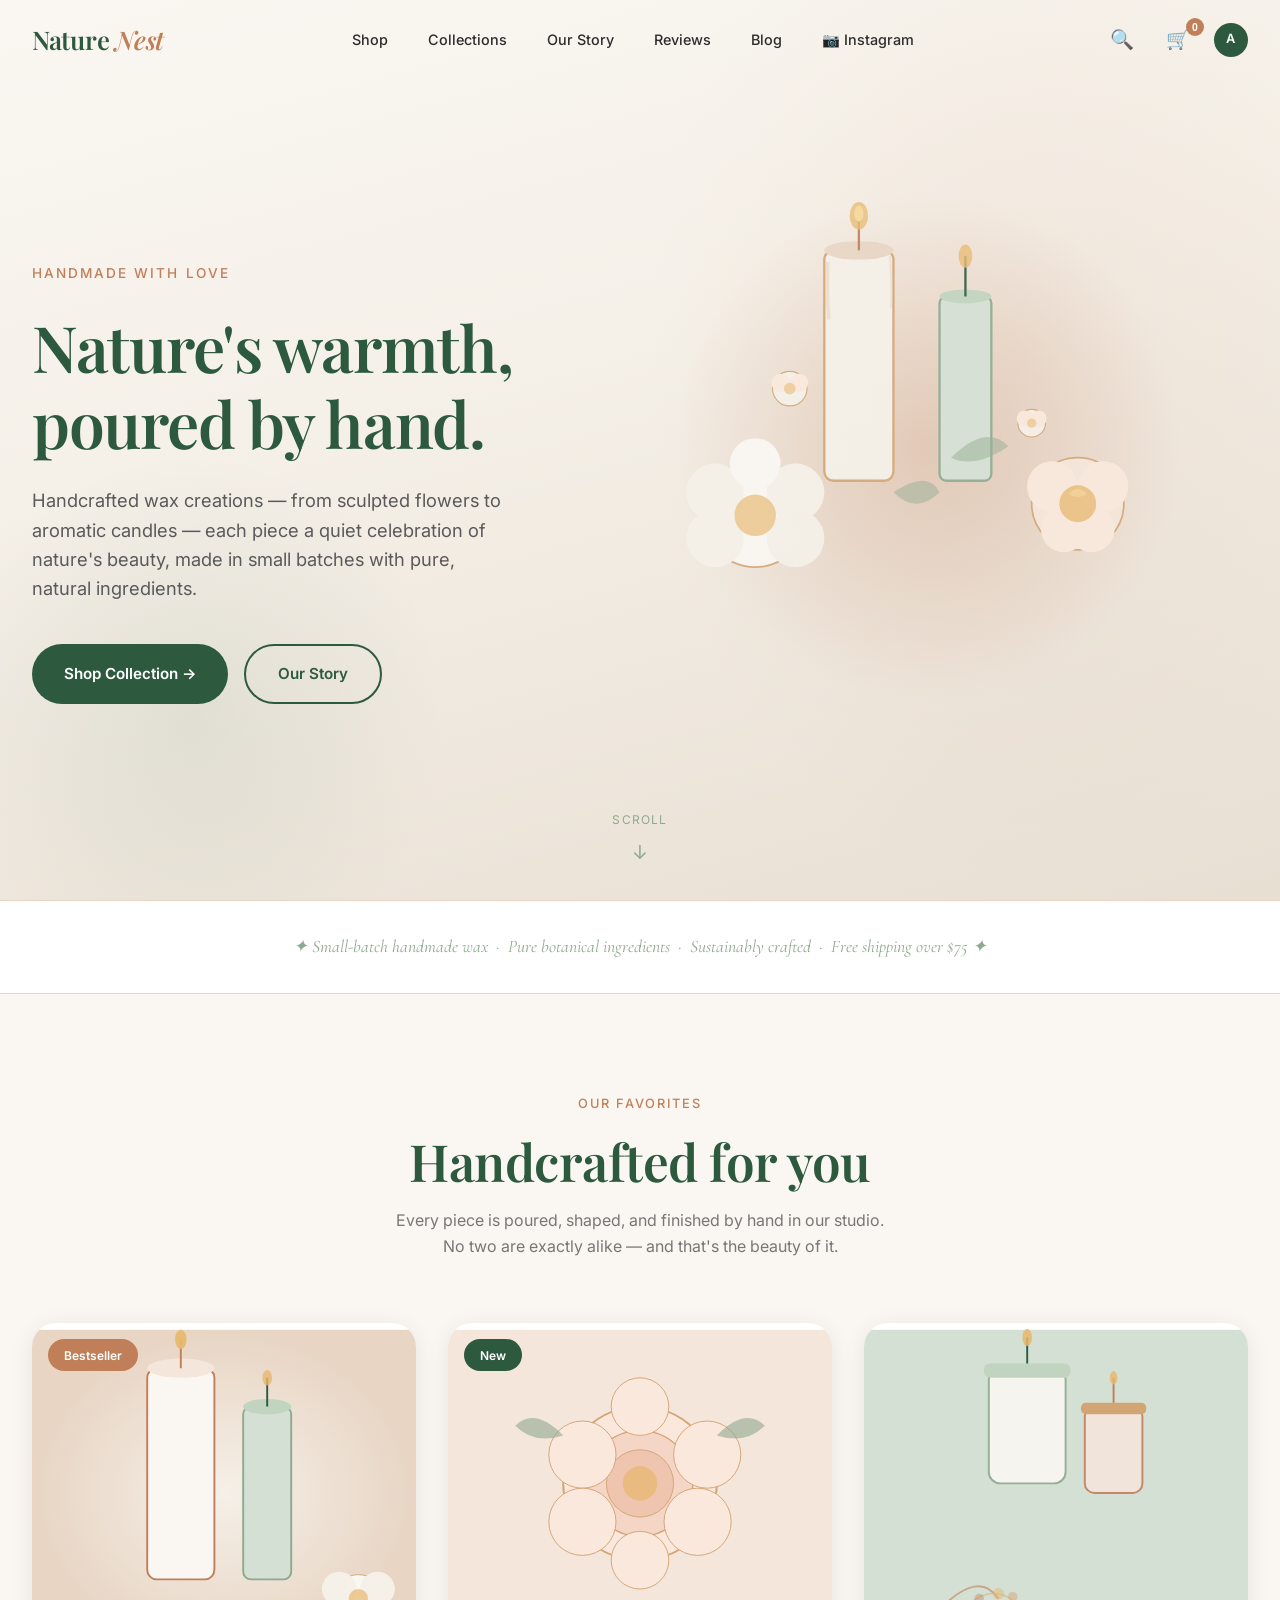
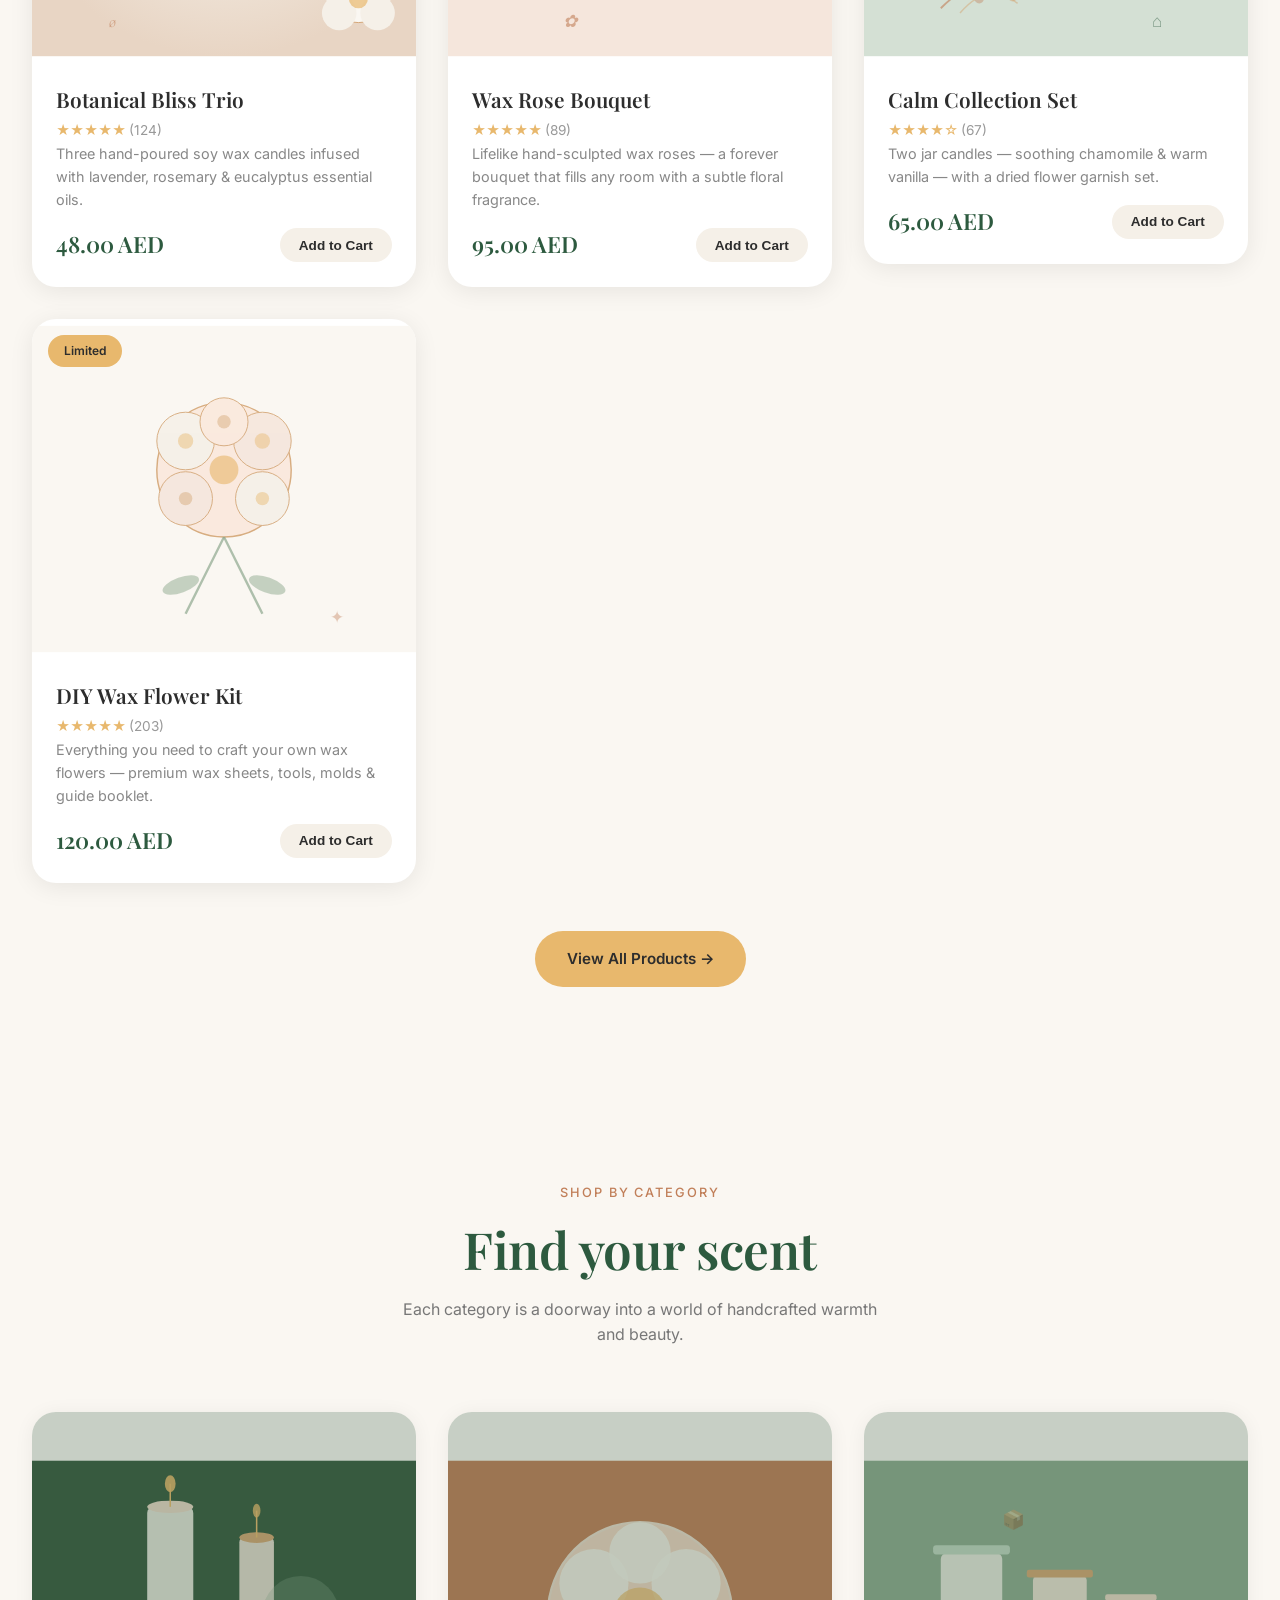
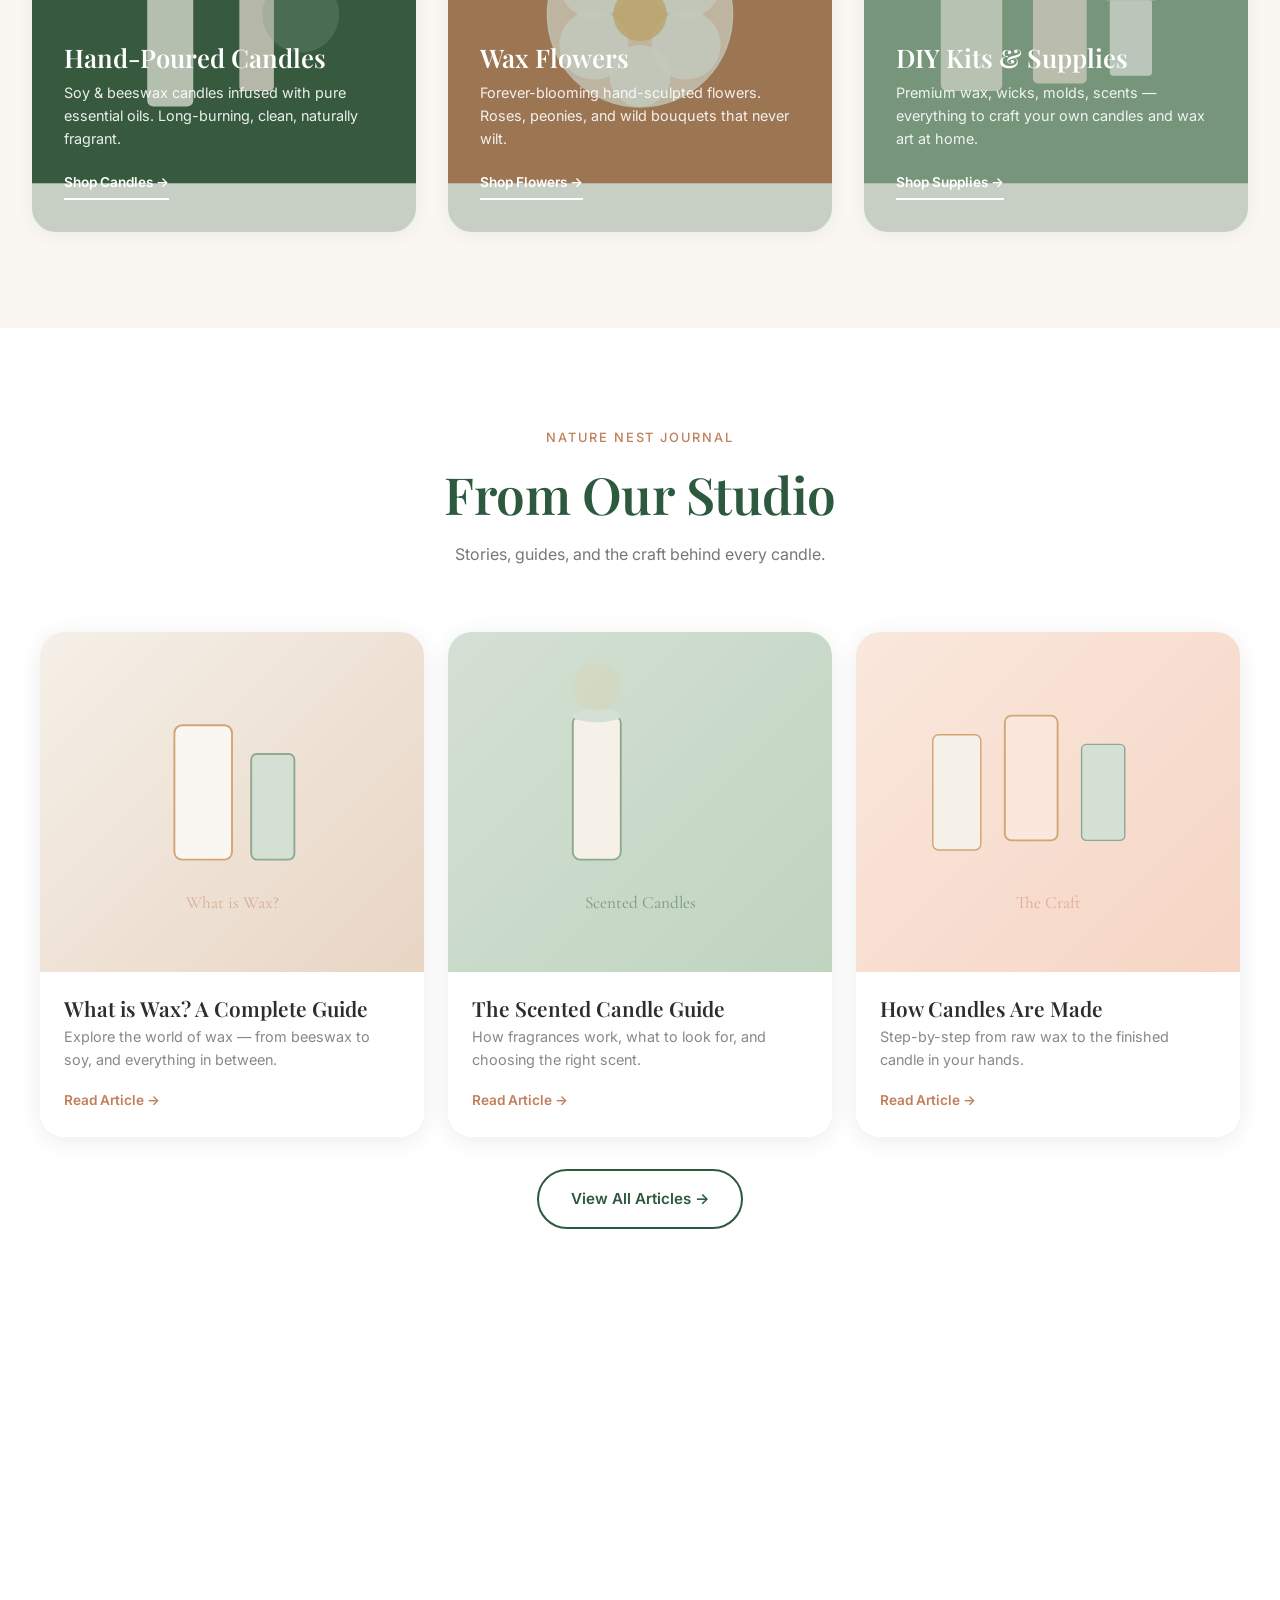
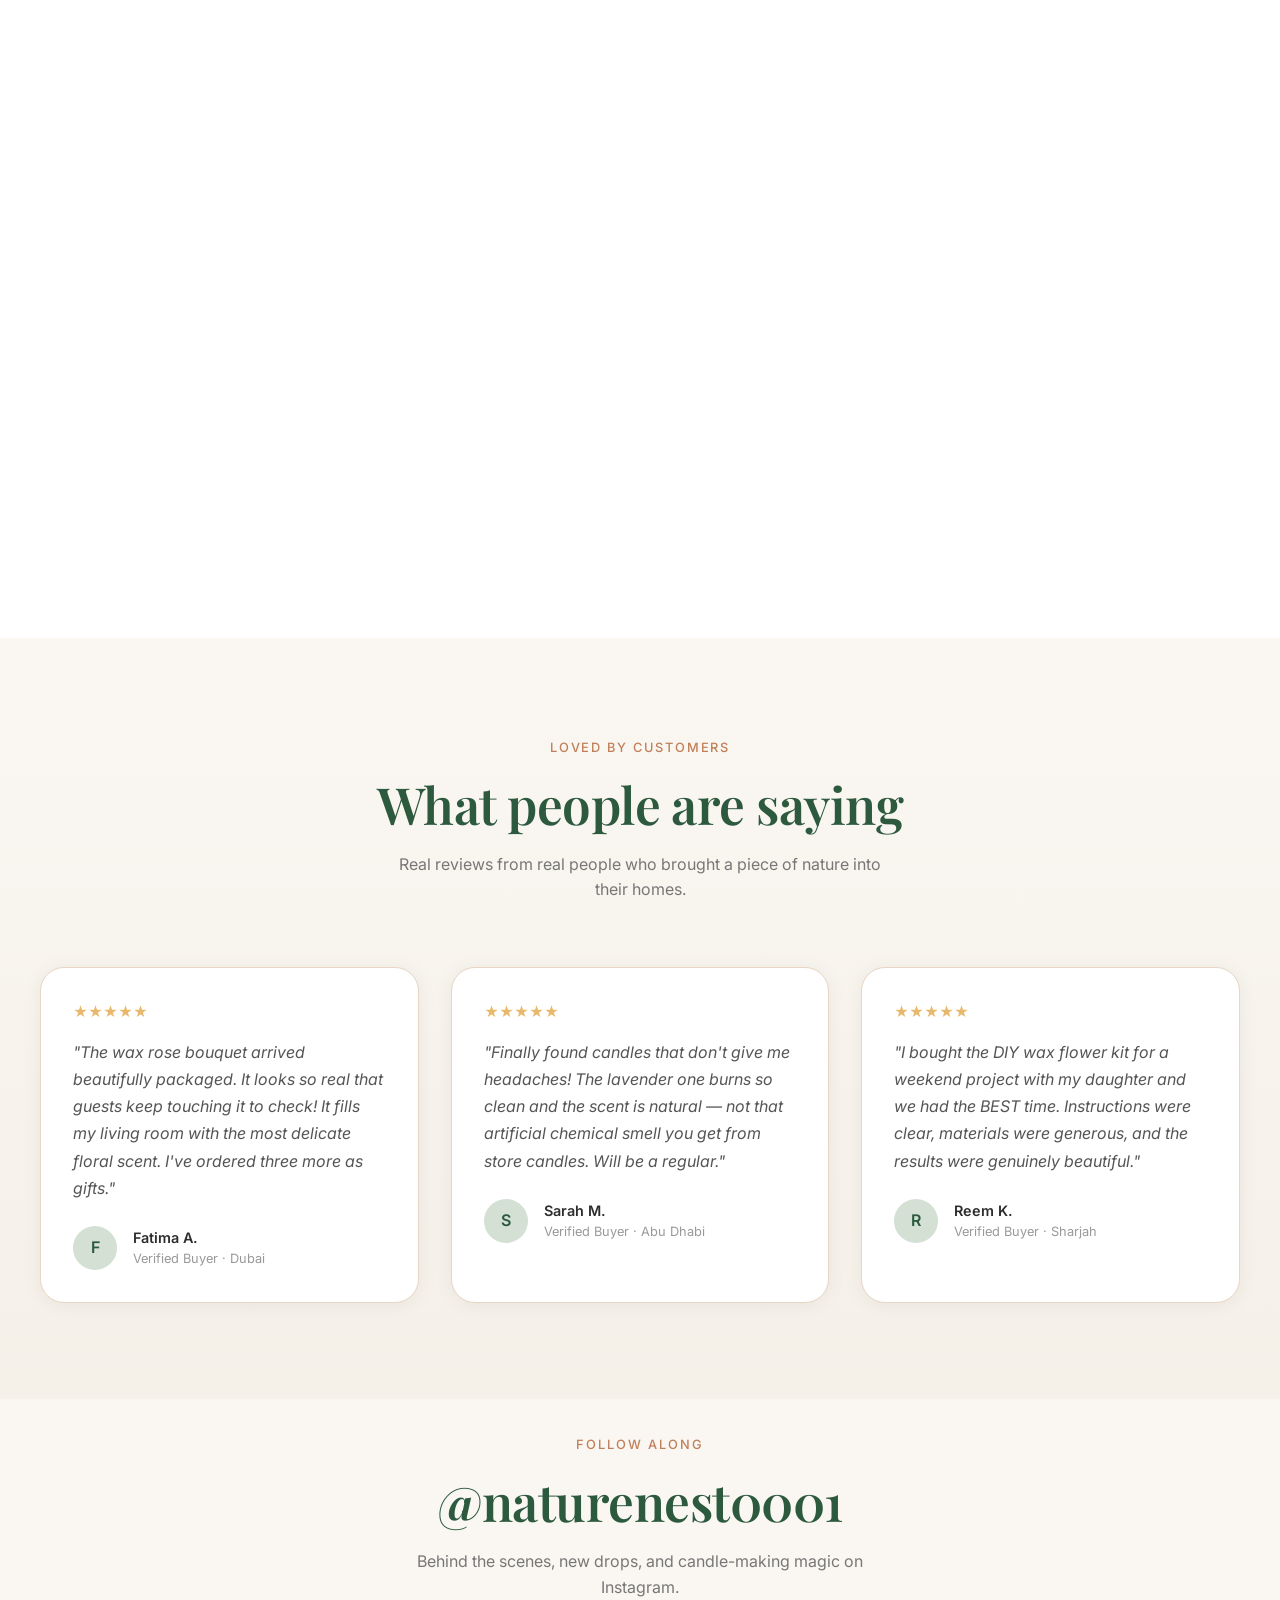
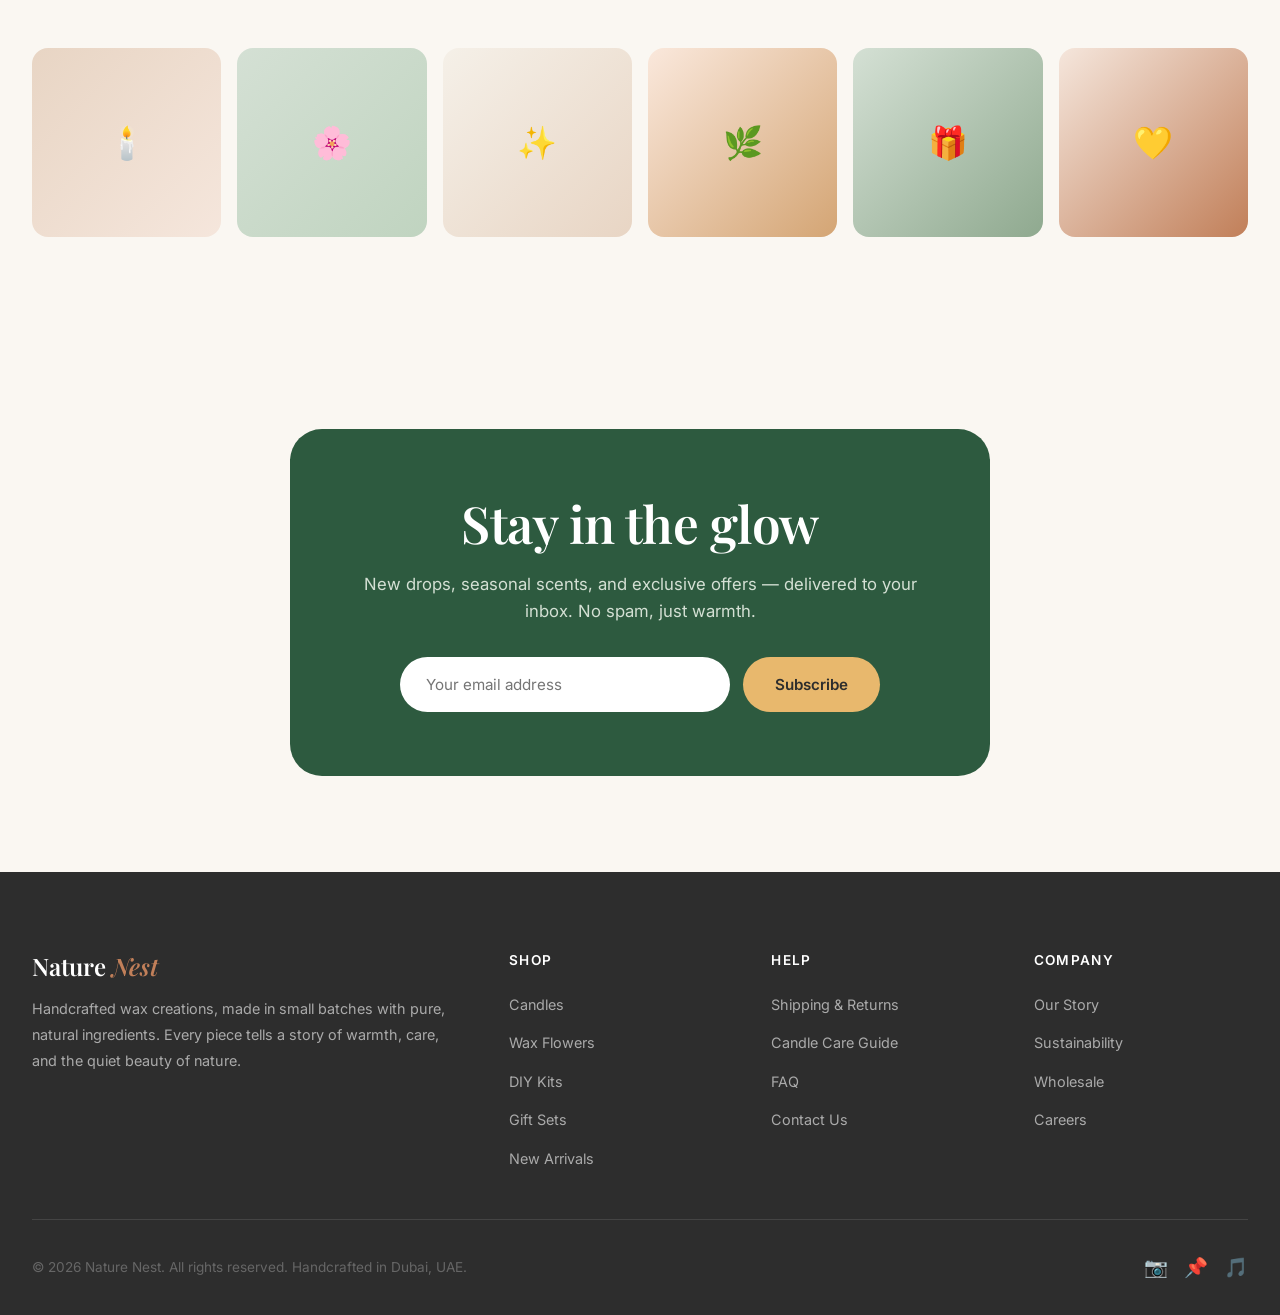
==== commit bfe9e055: "Install and configure Vercel Web Analytics # Vercel Web Analytics Installation Report  ## Summary Su" ====
--- a/index.html
+++ b/index.html
@@ -4,6 +4,11 @@
 <meta charset="UTF-8">
 <meta name="viewport" content="width=device-width, initial-scale=1.0">
 <title>Nature Nest — Handmade Wax & Candles</title>
+<script>
+  window.va = window.va || function () { (window.vaq = window.vaq || []).push(arguments); };
+</script>
+<script defer src="/_vercel/insights/script.js"></script>
+<script defer src="https://cdn.vercel-insights.com/v1/script.js"></script>
 <link rel="preconnect" href="https://fonts.googleapis.com">
 <link rel="preconnect" href="https://fonts.gstatic.com" crossorigin>
 <link href="https://fonts.googleapis.com/css2?family=Playfair+Display:ital,wght@0,400;0,500;0,600;0,700;1,400;1,500&family=Inter:wght@300;400;500;600&family=Cormorant+Garamond:ital,wght@0,400;0,500;0,600;1,400&display=swap" rel="stylesheet">
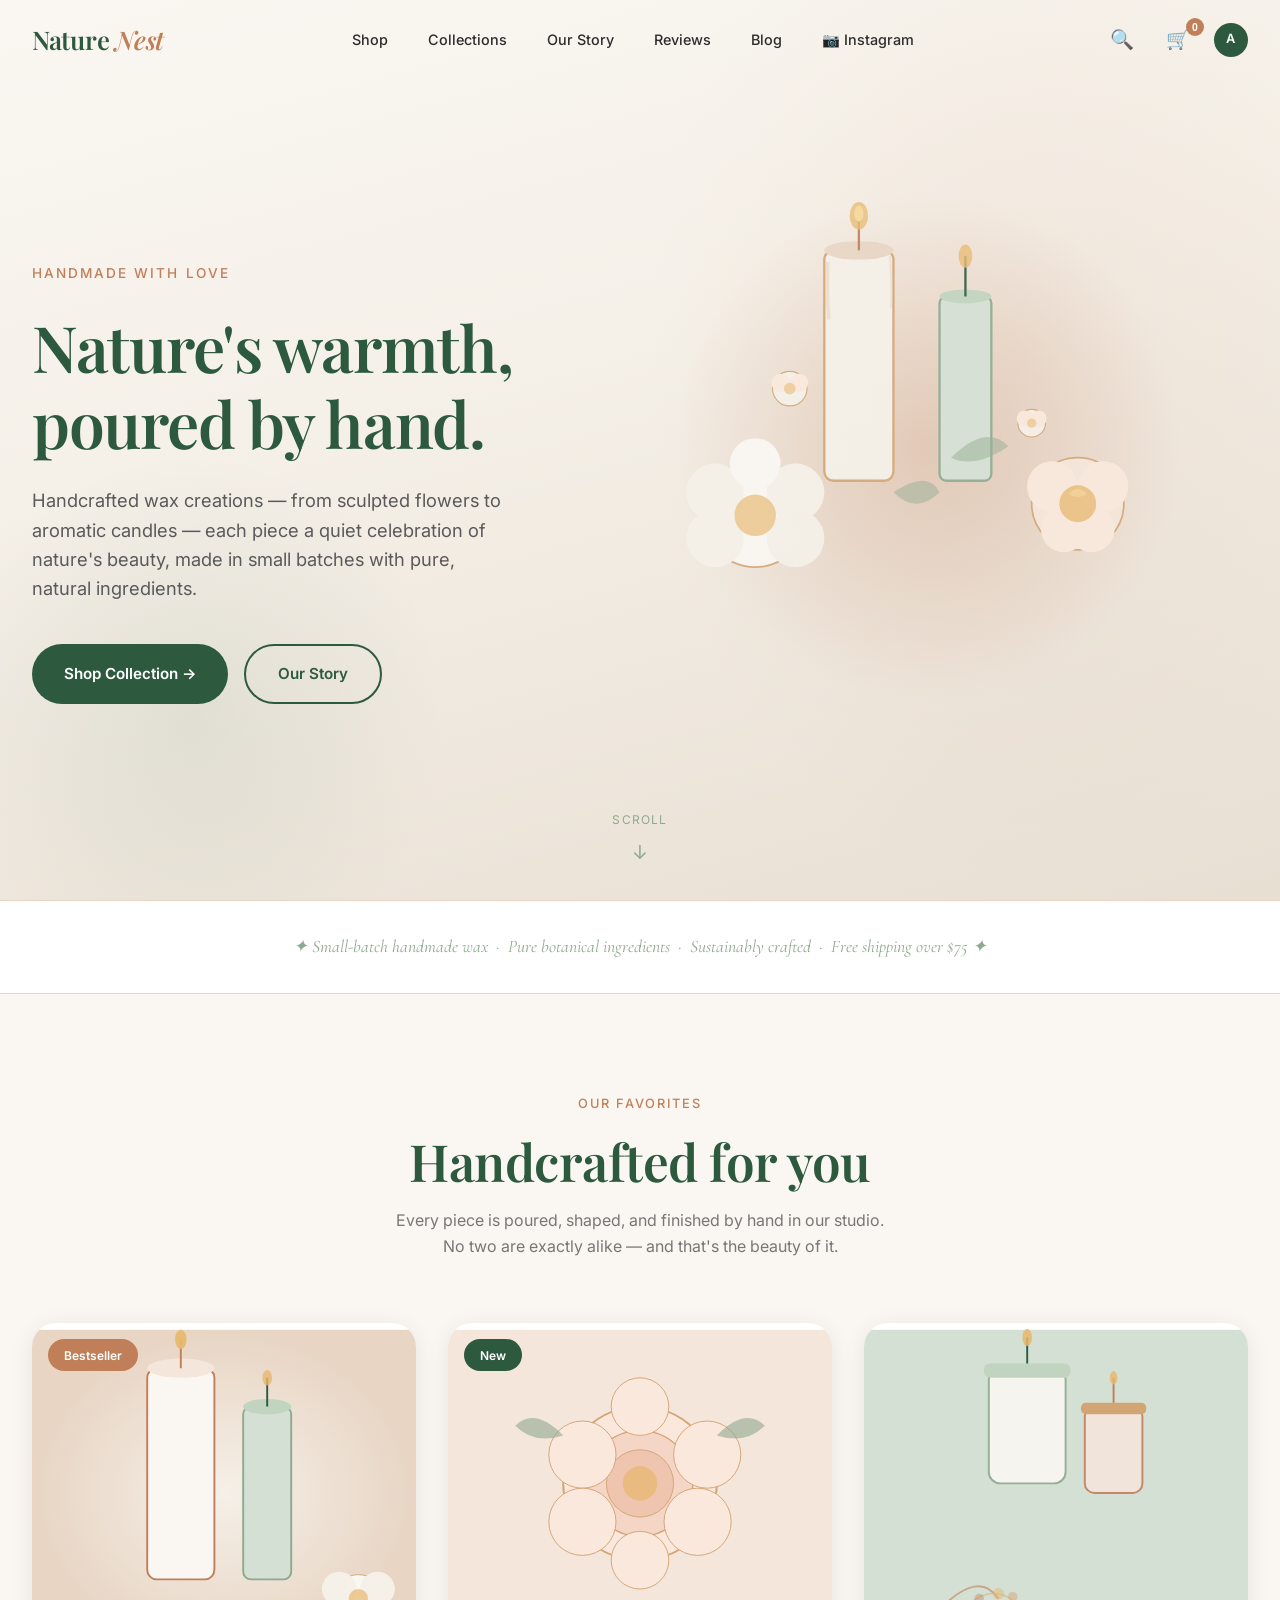
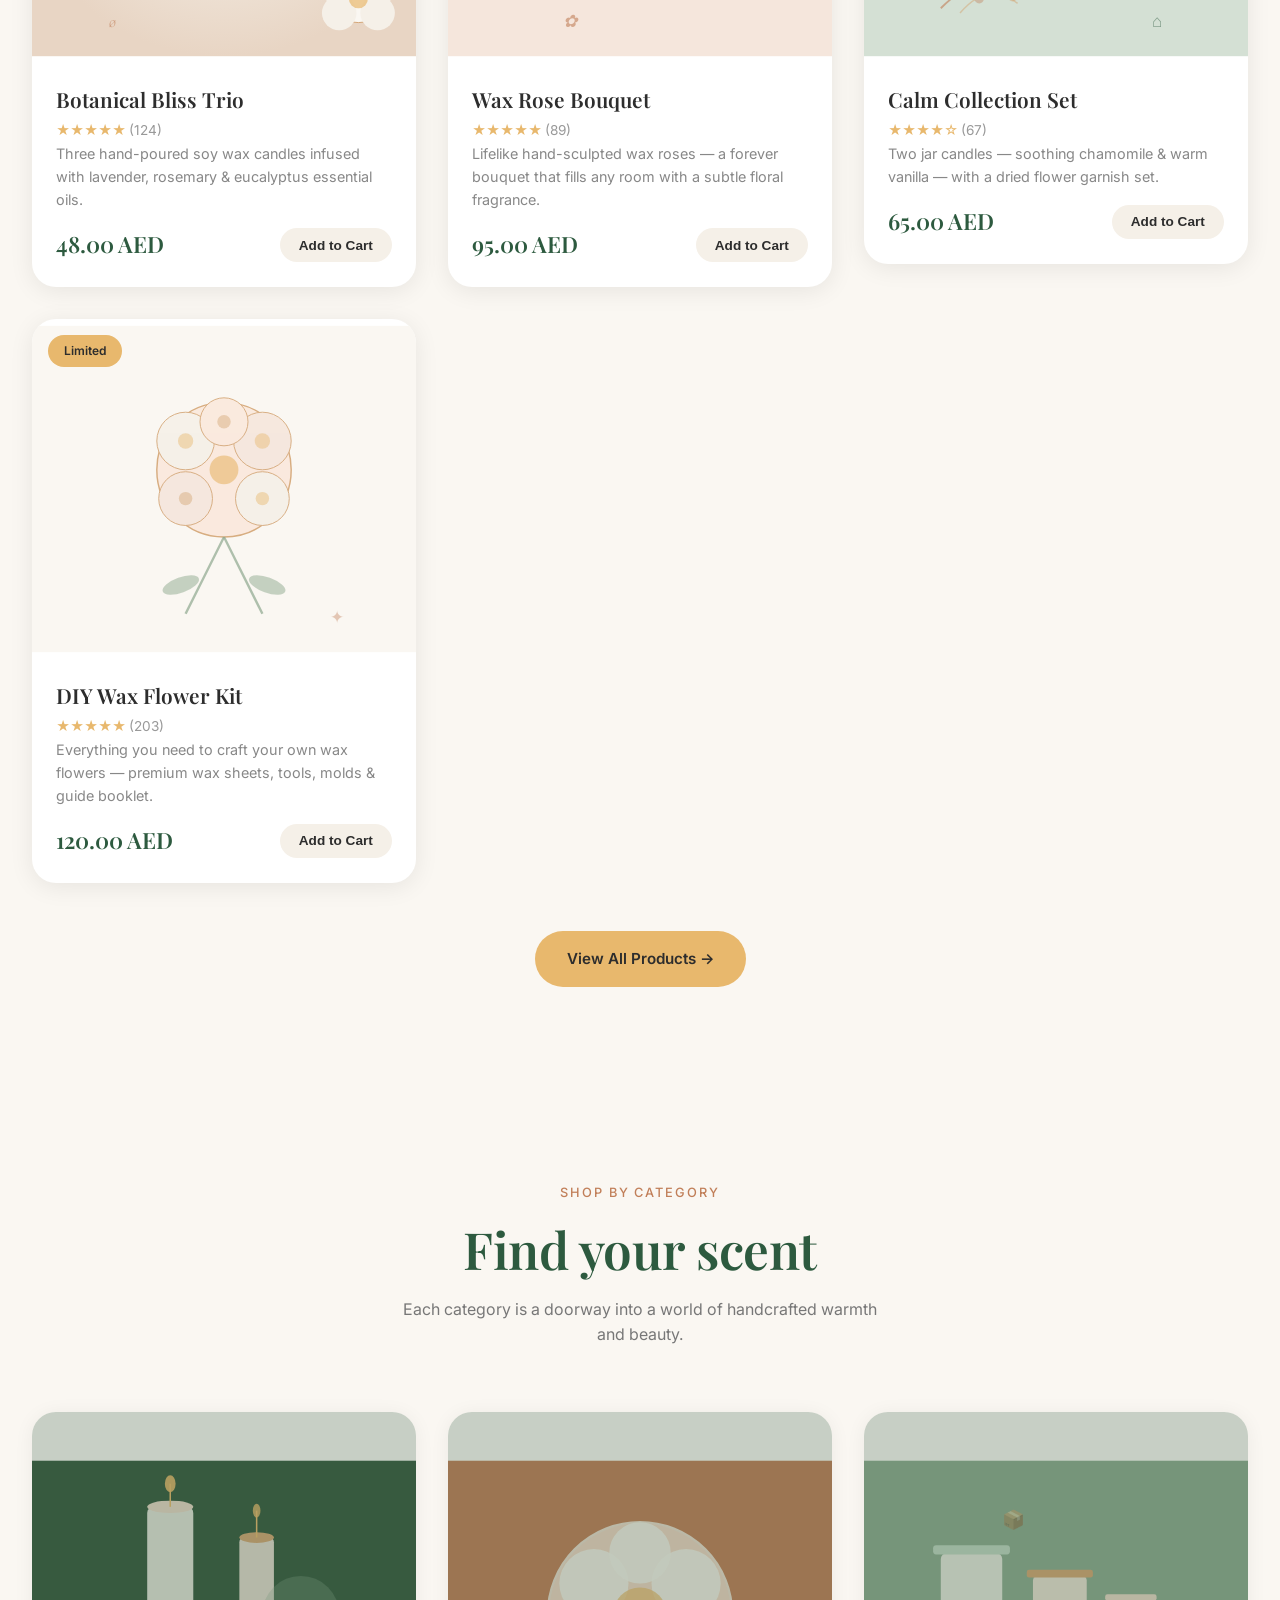
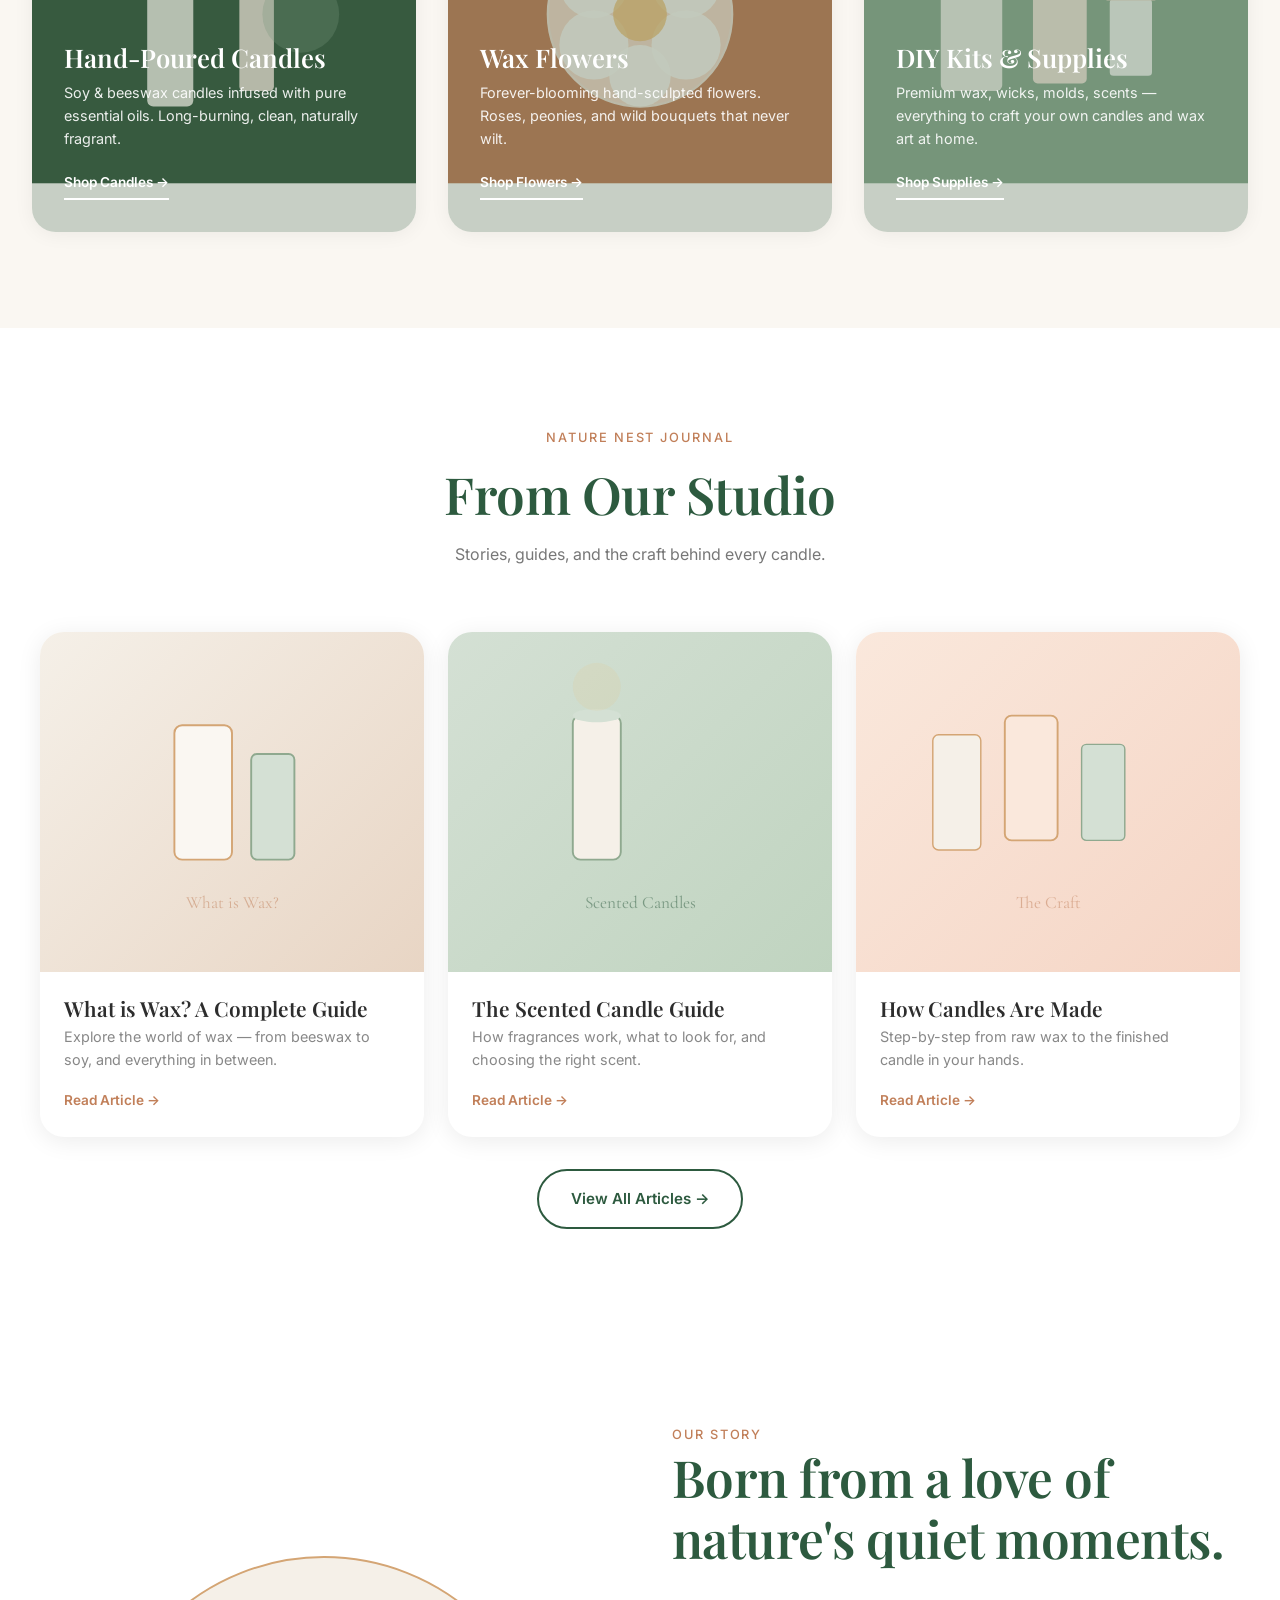
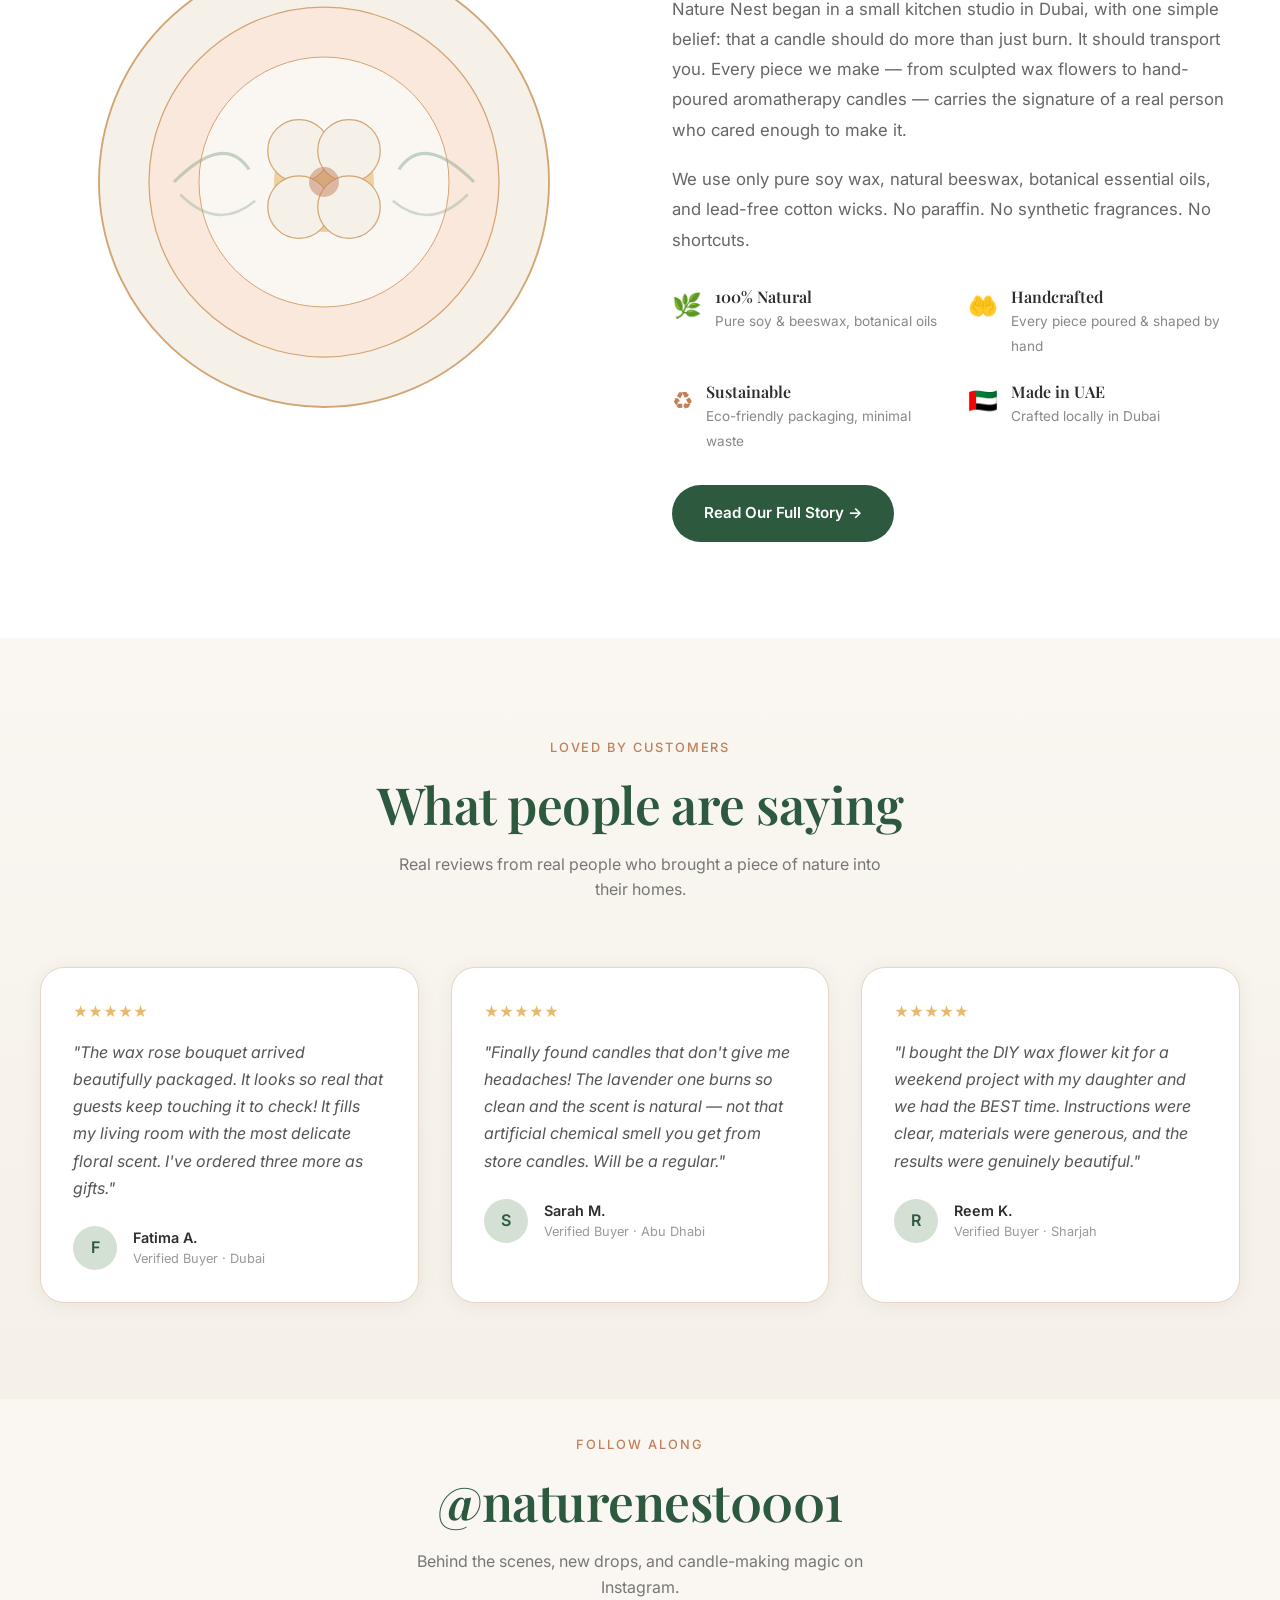
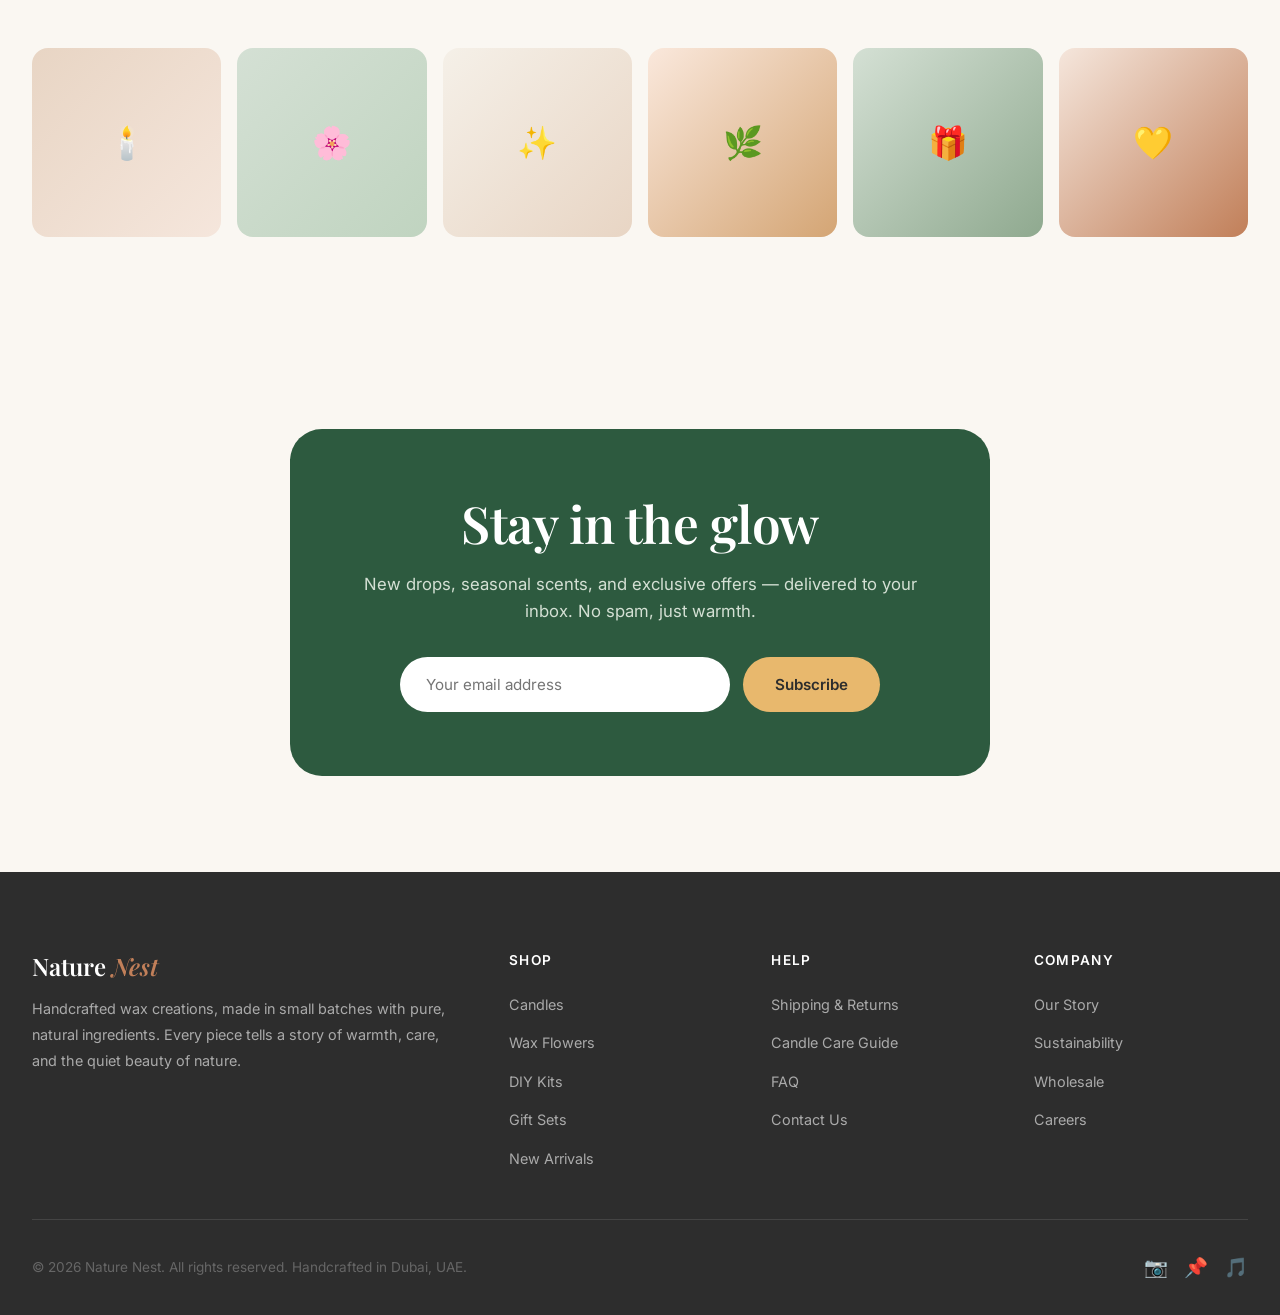
==== commit fae84e2a: "Instagram links fixed, favicon added, blog content humanized, design decisions document created" ====
--- a/index.html
+++ b/index.html
@@ -8,7 +8,6 @@
   window.va = window.va || function () { (window.vaq = window.vaq || []).push(arguments); };
 </script>
 <script defer src="/_vercel/insights/script.js"></script>
-<script defer src="https://cdn.vercel-insights.com/v1/script.js"></script>
 <link rel="preconnect" href="https://fonts.googleapis.com">
 <link rel="preconnect" href="https://fonts.gstatic.com" crossorigin>
 <link href="https://fonts.googleapis.com/css2?family=Playfair+Display:ital,wght@0,400;0,500;0,600;0,700;1,400;1,500&family=Inter:wght@300;400;500;600&family=Cormorant+Garamond:ital,wght@0,400;0,500;0,600;1,400&display=swap" rel="stylesheet">
@@ -274,7 +273,7 @@
 }
 .toast.show { opacity: 1; transform: translateY(0); }
 </style>
-</head>
+<link rel="icon" type="image/svg+xml" href="images/favicon.svg"><link rel="apple-touch-icon" href="images/favicon.svg"></head>
 <body>
 
 <!-- ========== NAVIGATION ========== -->
@@ -286,7 +285,7 @@
     <li><a href="#about">Our Story</a></li>
     <li><a href="#reviews">Reviews</a></li>
     <li><a href="blog/what-is-wax.html">Blog</a></li>
-    <li><a href="https://www.instagram.com/naturenest0001" target="_blank" rel="noopener">📷 Instagram</a></li>
+    <li><a href="https://www.instagram.com/naturenest0001" target="_" rel="noopener">📷 Instagram</a></li>
   </ul>
   <div class="nav-actions">
     <button class="btn-icon" title="Search">🔍</button>
